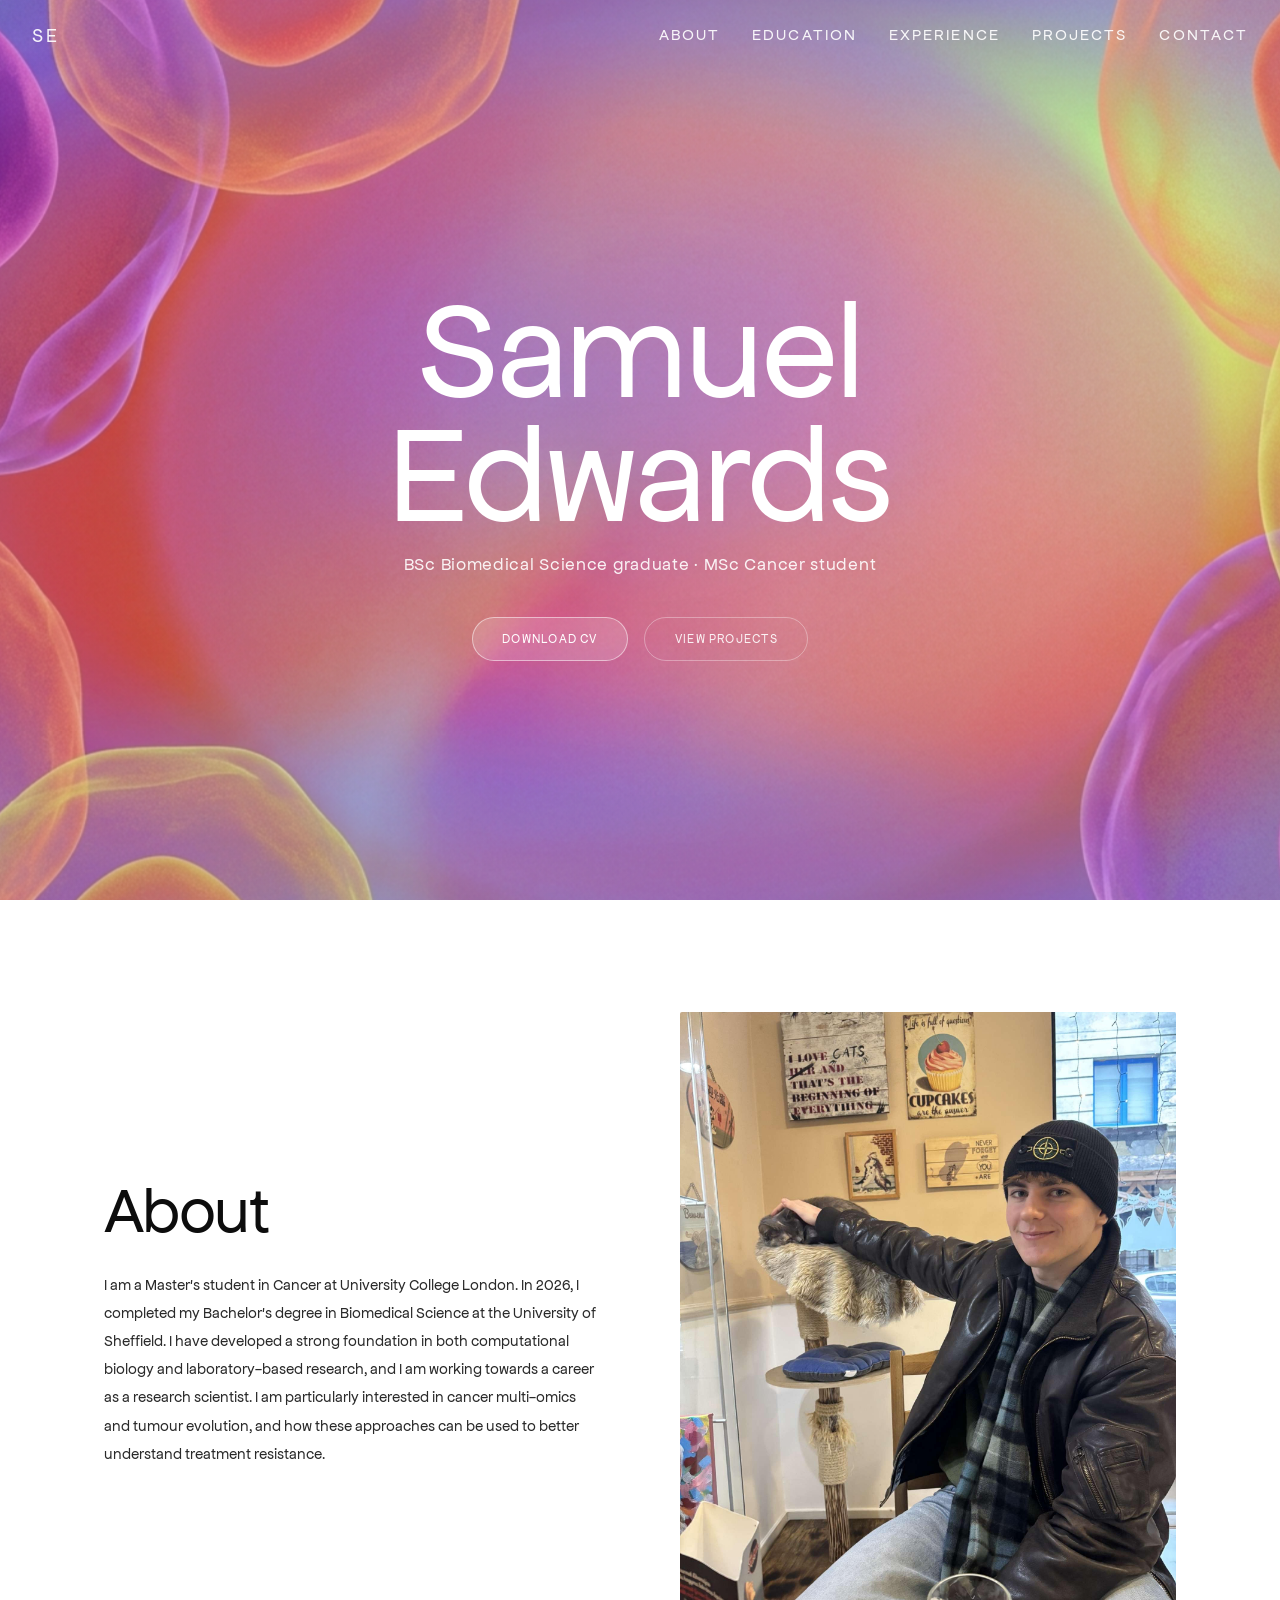
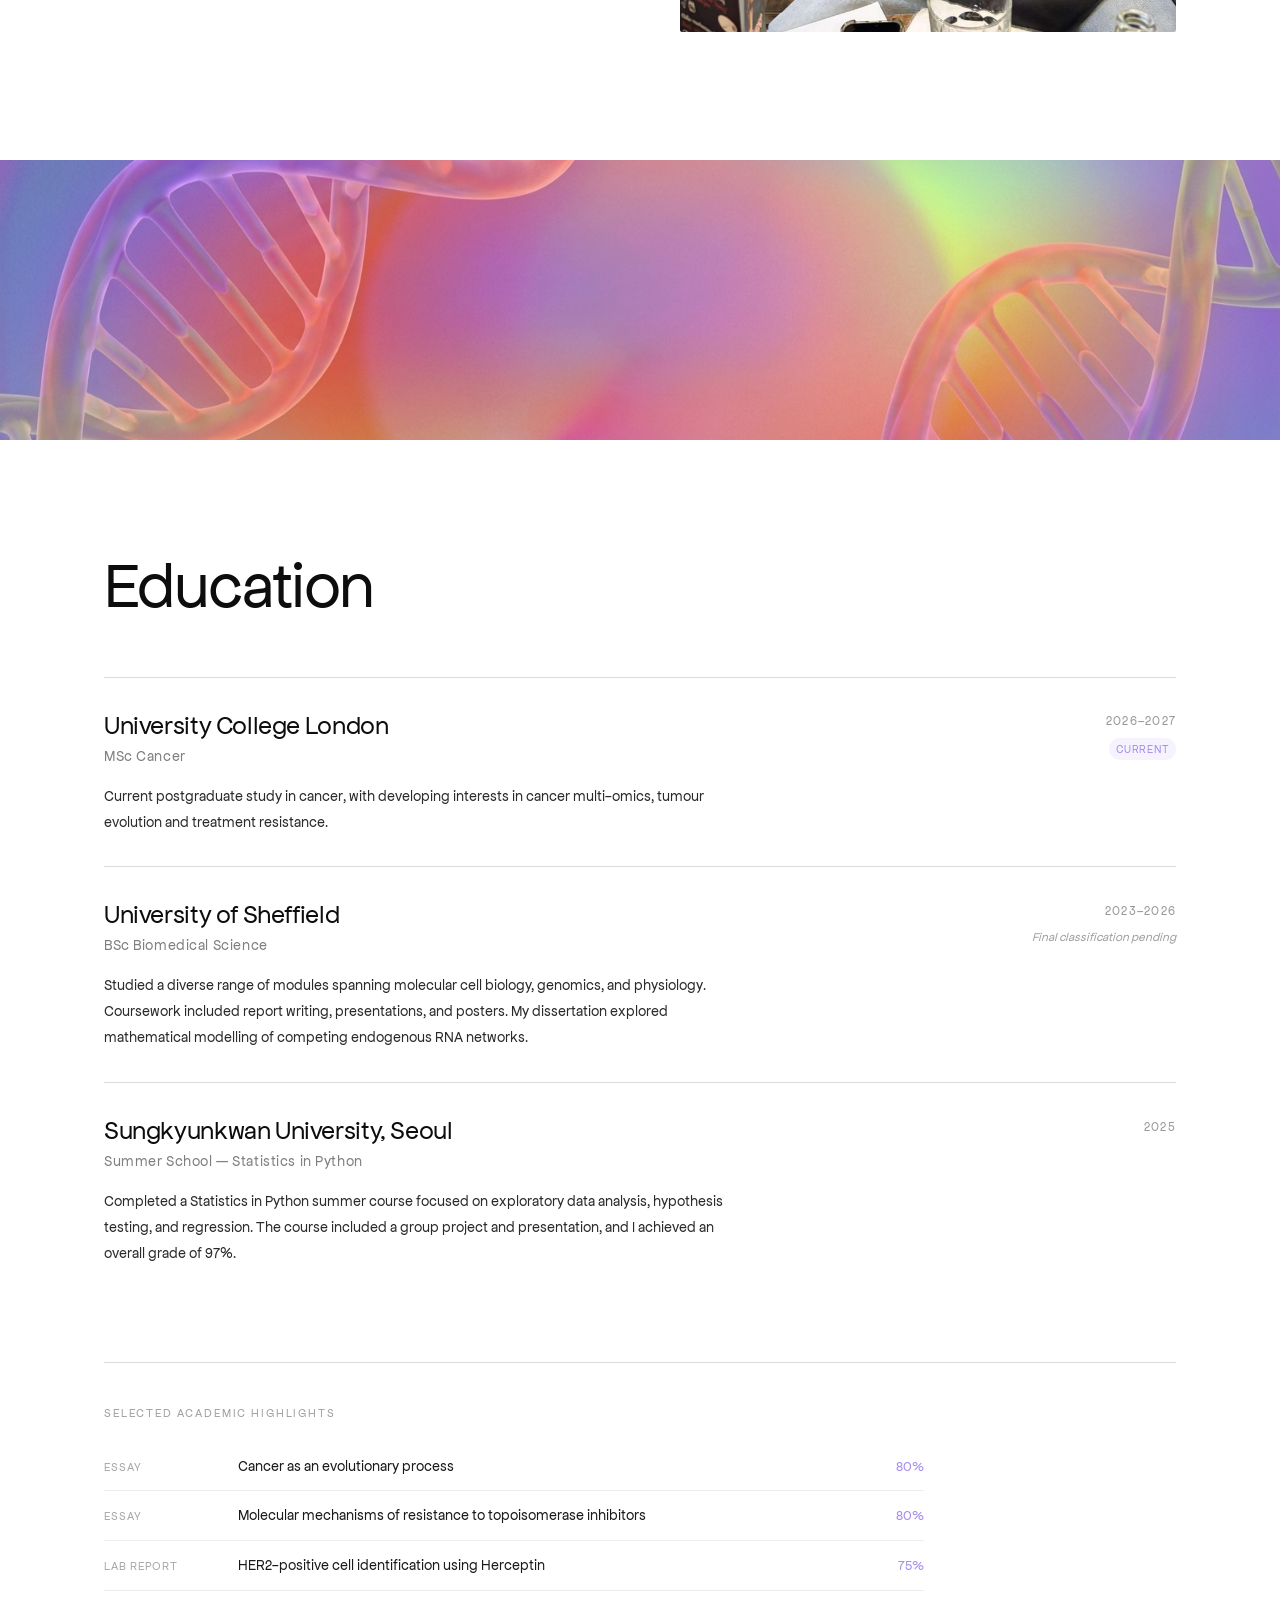
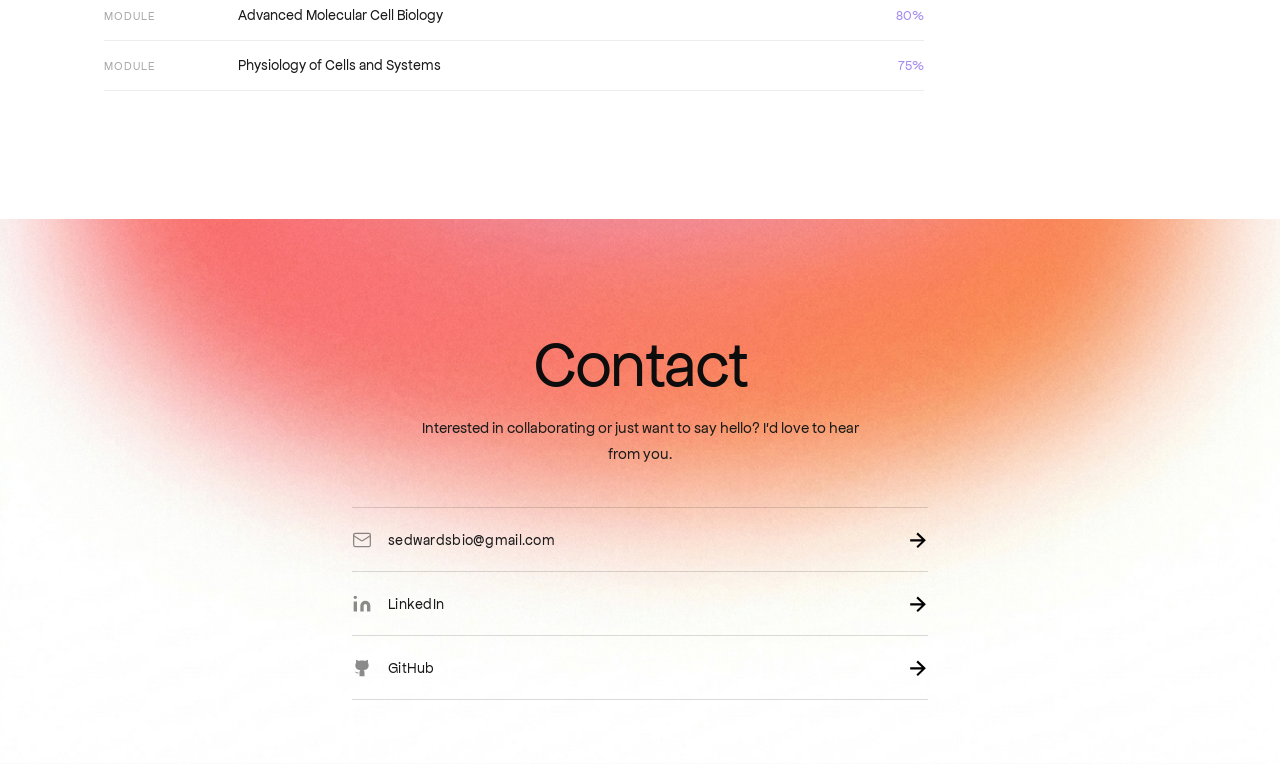
==== index.html @ f9b3e1d4 "Add files via upload" ====
<!DOCTYPE html>
<html lang="en">
<head>
  <meta charset="UTF-8">
  <meta name="viewport" content="width=device-width, initial-scale=1.0">
  <meta name="description" content="Samuel Edwards — BSc Biomedical Science graduate and MSc Cancer student.">
  <title>Samuel Edwards</title>
  <link rel="stylesheet" href="styles.css">
</head>
<body>

  <a class="skip-link" href="#hero-content">Skip to main content</a>

  <header class="site-header fade-in-static" role="banner">
    <a href="/" class="header-logo" aria-label="Samuel Edwards — home">SE</a>

    <nav class="header-nav" id="site-nav" aria-label="Site navigation">
      <a href="/about">About</a>
      <a href="/education">Education</a>
      <a href="/experience">Experience</a>
      <a href="/projects">Projects</a>
      <a href="/contact">Contact</a>
    </nav>

    <button
      class="nav-toggle"
      id="nav-toggle"
      type="button"
      aria-expanded="false"
      aria-controls="site-nav"
      aria-label="Open navigation menu"
    >
      <span class="bar"></span>
      <span class="bar"></span>
      <span class="bar"></span>
    </button>
  </header>

  <main>
    <section class="hero" id="hero" aria-labelledby="hero-name">

      <div class="hero-bg" aria-hidden="true">
        <div class="hero-bg-image"></div>
        <div class="hero-overlay"></div>
      </div>

      <div class="hero-content" id="hero-content">
        <h1 class="sr-only" id="hero-name">Samuel Edwards</h1>
        <div class="hero-name hero-line-1 fade-in-up" aria-hidden="true">Samuel</div>
        <div class="hero-name hero-line-2 fade-in-up" aria-hidden="true">Edwards</div>
        <p class="hero-subtitle fade-in-up">BSc Biomedical Science graduate&nbsp;&middot;&nbsp;MSc Cancer student</p>
        <div class="hero-actions fade-in-up-delay">
          <a href="CV.pdf" class="btn btn-primary" download><span>Download CV</span></a>
          <a href="/projects" class="btn btn-secondary"><span>View Projects</span></a>
        </div>
      </div>

    </section>

    <section class="about" id="about" aria-labelledby="about-heading">
      <div class="about-inner">

        <div class="about-text reveal">
          <h2 class="about-heading" id="about-heading">About</h2>
          <p class="about-body">I am a Master's student in Cancer at University College London. In 2026, I completed my Bachelor's degree in Biomedical Science at the University of Sheffield. I have developed a strong foundation in both computational biology and laboratory-based research, and I am working towards a career as a research scientist. I am particularly interested in cancer multi-omics and tumour evolution, and how these approaches can be used to better understand treatment resistance.</p>
        </div>

        <div class="about-image-wrap reveal reveal-delay">
          <img
            src="profile.jpg"
            alt="Samuel Edwards"
            class="about-image"
            loading="lazy"
            onerror="this.style.display='none';this.nextElementSibling.style.display='flex'"
          >
          <div class="about-image-placeholder" aria-hidden="true">
            <span>SE</span>
          </div>
        </div>

      </div>
    </section>

    <div class="img-divider" aria-hidden="true">
      <img class="img-divider-img" src="Divider2D.jpg" alt="">
    </div>

    <section class="education" id="education" aria-labelledby="education-heading">
      <div class="education-inner">

        <h2 class="education-heading reveal" id="education-heading">Education</h2>

        <div class="edu-list">

          <article class="edu-entry reveal" aria-label="University College London — MSc Cancer">
            <div class="edu-entry-head">
              <div class="edu-entry-left">
                <h3 class="edu-entry-institution">University College London</h3>
                <p class="edu-entry-degree">MSc Cancer</p>
              </div>
              <div class="edu-entry-right">
                <span class="edu-years">2026–2027</span>
                <span class="edu-badge">Current</span>
              </div>
            </div>
            <p class="edu-entry-desc">Current postgraduate study in cancer, with developing interests in cancer multi-omics, tumour evolution and treatment resistance.</p>
          </article>

          <article class="edu-entry reveal" aria-label="University of Sheffield — BSc Biomedical Science">
            <div class="edu-entry-head">
              <div class="edu-entry-left">
                <h3 class="edu-entry-institution">University of Sheffield</h3>
                <p class="edu-entry-degree">BSc Biomedical Science</p>
              </div>
              <div class="edu-entry-right">
                <span class="edu-years">2023–2026</span>
                <span class="edu-tag">Final classification pending</span>
              </div>
            </div>
            <p class="edu-entry-desc">Studied a diverse range of modules spanning molecular cell biology, genomics, and physiology. Coursework included report writing, presentations, and posters. My dissertation explored mathematical modelling of competing endogenous RNA networks.</p>
          </article>

          <article class="edu-entry reveal" aria-label="Sungkyunkwan University — Summer School">
            <div class="edu-entry-head">
              <div class="edu-entry-left">
                <h3 class="edu-entry-institution">Sungkyunkwan University, Seoul</h3>
                <p class="edu-entry-degree">Summer School — Statistics in Python</p>
              </div>
              <div class="edu-entry-right">
                <span class="edu-years">2025</span>
              </div>
            </div>
            <p class="edu-entry-desc">Completed a Statistics in Python summer course focused on exploratory data analysis, hypothesis testing, and regression. The course included a group project and presentation, and I achieved an overall grade of 97%.</p>
          </article>

        </div>

        <div class="edu-highlights reveal">
          <h3 class="edu-highlights-heading">Selected Academic Highlights</h3>
          <ul class="edu-highlights-list" aria-label="Selected academic highlights">
            <li class="edu-highlight-item">
              <span class="edu-highlight-type">Essay</span>
              <span class="edu-highlight-title">Cancer as an evolutionary process</span>
              <span class="edu-highlight-score">80%</span>
            </li>
            <li class="edu-highlight-item">
              <span class="edu-highlight-type">Essay</span>
              <span class="edu-highlight-title">Molecular mechanisms of resistance to topoisomerase inhibitors</span>
              <span class="edu-highlight-score">80%</span>
            </li>
            <li class="edu-highlight-item">
              <span class="edu-highlight-type">Lab report</span>
              <span class="edu-highlight-title">HER2-positive cell identification using Herceptin</span>
              <span class="edu-highlight-score">75%</span>
            </li>
            <li class="edu-highlight-item">
              <span class="edu-highlight-type">Module</span>
              <span class="edu-highlight-title">Advanced Molecular Cell Biology</span>
              <span class="edu-highlight-score">80%</span>
            </li>
            <li class="edu-highlight-item">
              <span class="edu-highlight-type">Module</span>
              <span class="edu-highlight-title">Physiology of Cells and Systems</span>
              <span class="edu-highlight-score">75%</span>
            </li>
          </ul>
        </div>

      </div>
    </section>

    <!-- Minimal anchor placeholders for sections not yet built -->
    <div id="experience" aria-hidden="true"></div>
    <div id="projects"   aria-hidden="true"></div>

    <section class="contact" id="contact" aria-labelledby="contact-heading">
      <div class="contact-inner">
        <h2 class="contact-heading" id="contact-heading">Contact</h2>
        <p class="contact-body">Interested in collaborating or just want to say hello? I'd love to hear from you.</p>
        <ul class="contact-links" aria-label="Contact links">
          <li>
            <a href="mailto:sedwardsbio@gmail.com" class="contact-link">
              <svg width="20" height="20" viewBox="0 0 24 24" fill="none" stroke="currentColor" stroke-width="1.5" stroke-linecap="round" stroke-linejoin="round" aria-hidden="true"><rect width="20" height="16" x="2" y="4" rx="2"/><path d="m22 7-8.97 5.7a1.94 1.94 0 0 1-2.06 0L2 7"/></svg>
              <span>sedwardsbio@gmail.com</span>
            </a>
          </li>
          <li>
            <a href="https://www.linkedin.com/in/samuel-edwards-4400952b6/" class="contact-link" target="_blank" rel="noopener noreferrer">
              <svg width="20" height="20" viewBox="0 0 24 24" fill="currentColor" aria-hidden="true"><path d="M16 8a6 6 0 0 1 6 6v7h-4v-7a2 2 0 0 0-2-2 2 2 0 0 0-2 2v7h-4v-7a6 6 0 0 1 6-6z"/><rect width="4" height="12" x="2" y="9"/><circle cx="4" cy="4" r="2"/></svg>
              <span>LinkedIn</span>
            </a>
          </li>
          <li>
            <a href="https://github.com/sedwards190" class="contact-link" target="_blank" rel="noopener noreferrer">
              <svg width="20" height="20" viewBox="0 0 24 24" fill="currentColor" aria-hidden="true"><path d="M15 22v-4a4.8 4.8 0 0 0-1-3.5c3 0 6-2 6-5.5.08-1.25-.27-2.48-1-3.5.28-1.15.28-2.35 0-3.5 0 0-1 0-3 1.5-2.64-.5-5.36-.5-8 0C6 2 5 2 5 2c-.3 1.15-.3 2.35 0 3.5A5.403 5.403 0 0 0 4 9c0 3.5 3 5.5 6 5.5-.39.49-.68 1.05-.85 1.65-.17.6-.22 1.23-.15 1.85v4"/><path d="M9 18c-4.51 2-5-2-7-2"/></svg>
              <span>GitHub</span>
            </a>
          </li>
        </ul>
      </div>
    </section>
  </main>

  <script>
    /* Section routing — intercept /section links, scroll + pushState */
    (function () {
      var sectionMap = {
        '/about':      'about',
        '/education':  'education',
        '/experience': 'experience',
        '/projects':   'projects',
        '/contact':    'contact'
      };

      function scrollToSection(id) {
        var el = document.getElementById(id);
        if (el) el.scrollIntoView({ behavior: 'smooth' });
      }

      document.addEventListener('click', function (e) {
        var link = e.target.closest('a[href]');
        if (!link) return;
        var href = link.getAttribute('href');
        var id = sectionMap[href];
        if (!id) return;
        e.preventDefault();
        history.pushState(null, '', href);
        scrollToSection(id);
      });

      window.addEventListener('popstate', function () {
        var id = sectionMap[location.pathname];
        if (id) scrollToSection(id);
        else if (location.pathname === '/') window.scrollTo({ top: 0, behavior: 'smooth' });
      });

      var initialId = sectionMap[location.pathname];
      if (initialId) scrollToSection(initialId);
    }());

    /* Mobile navigation toggle */
    (function () {
      var btn = document.getElementById('nav-toggle');
      var nav = document.getElementById('site-nav');
      if (!btn || !nav) return;

      function setOpen(open) {
        btn.setAttribute('aria-expanded', String(open));
        btn.setAttribute('aria-label', open ? 'Close navigation menu' : 'Open navigation menu');
        nav.classList.toggle('nav-open', open);
        document.body.classList.toggle('nav-active', open);
      }

      btn.addEventListener('click', function () {
        setOpen(btn.getAttribute('aria-expanded') !== 'true');
      });

      nav.querySelectorAll('a').forEach(function (link) {
        link.addEventListener('click', function () { setOpen(false); });
      });
    }());

    /* Ambient drift + mouse parallax */
    (function () {
      var bg = document.querySelector('.hero-bg-image');
      if (!bg) return;

      var mouseX = 0.5, mouseY = 0.5;
      var currentX = 0, currentY = 0;
      var t = 0;

      /* Only track mouse on devices with a real pointer (not touchscreens) */
      if (window.matchMedia('(hover: hover) and (pointer: fine)').matches) {
        document.addEventListener('mousemove', function (e) {
          mouseX = e.clientX / window.innerWidth;
          mouseY = e.clientY / window.innerHeight;
        });
      }

      function tick() {
        requestAnimationFrame(tick);
        t += 0.006;

        var ambBx = Math.sin(t * 0.9) * 12;
        var ambBy = Math.cos(t * 0.7) * 9;

        var targetX = (mouseX - 0.5) * -15;
        var targetY = (mouseY - 0.5) * -10;
        currentX += (targetX - currentX) * 0.04;
        currentY += (targetY - currentY) * 0.04;

        bg.style.transform =
          'translate(' + (ambBx + currentX).toFixed(2) + 'px, ' +
          (ambBy + currentY).toFixed(2) + 'px)';
      }

      requestAnimationFrame(tick);
    }());

    /* Header scroll-fade + hero parallax */
    (function () {
      var header = document.querySelector('.site-header');
      var heroContent = document.querySelector('.hero-content');
      var ticking = false;

      function update() {
        var y = window.scrollY;

        if (header) {
          if (y <= 0) {
            /* At rest — let the CSS fade-in-static animation run unobstructed */
            header.style.opacity = '';
            header.style.transform = '';
            header.style.pointerEvents = '';
          } else {
            /* Fade out over first 80px of scroll; drift up at same rate as hero */
            var opacity = Math.max(1 - y / 80, 0);
            header.style.opacity = opacity.toFixed(3);
            header.style.transform = 'translateY(' + (-y).toFixed(1) + 'px)';
            header.style.pointerEvents = opacity === 0 ? 'none' : '';
          }
        }

        if (heroContent) {
          heroContent.style.transform = 'translateY(' + (-y * 0.1).toFixed(1) + 'px)';
        }

        ticking = false;
      }

      window.addEventListener('scroll', function () {
        if (!ticking) {
          requestAnimationFrame(update);
          ticking = true;
        }
      }, { passive: true });
    }());

/* Image divider — vertical scroll pan */
    (function () {
      var divider = document.querySelector('.img-divider');
      var img = document.querySelector('.img-divider-img');
      if (!divider || !img) return;

      function panRange() {
        return img.offsetHeight - divider.offsetHeight;
      }

var ticking = false;

      function update() {
        var rect = divider.getBoundingClientRect();
        var viewH = window.innerHeight;
        var divH = divider.offsetHeight;
        var range = panRange();
        var progress = Math.max(0, Math.min(1, (viewH - rect.top) / (viewH + divH)));
        img.style.transform = 'translateY(' + (-(progress * range)).toFixed(1) + 'px)';
        ticking = false;
      }

      window.addEventListener('scroll', function () {
        if (!ticking) { requestAnimationFrame(update); ticking = true; }
      }, { passive: true });

      update();
    }());

    /* Scroll reveal — IntersectionObserver */
    (function () {
      var reveals = document.querySelectorAll('.reveal');
      if (!reveals.length) return;

      var observer = new IntersectionObserver(function (entries) {
        entries.forEach(function (entry) {
          if (entry.isIntersecting) {
            entry.target.classList.add('revealed');
            observer.unobserve(entry.target);
          }
        });
      }, { threshold: 0.12 });

      reveals.forEach(function (el) { observer.observe(el); });
    }());
  </script>

</body>
</html>
---- styles.css ----
/* ================================================================
   Samuel Edwards — Portfolio
   styles.css
   ================================================================ */

/* ----------------------------------------------------------------
   Fonts
   ---------------------------------------------------------------- */
@font-face {
  font-family: 'ApfelGrotezk';
  src: url('ApfelGrotezk-Regular.woff') format('woff');
  font-weight: 100 900;
  font-style: normal;
  font-display: block;
}

/* ----------------------------------------------------------------
   Design Tokens
   ---------------------------------------------------------------- */
:root {
  --font-sans: 'ApfelGrotezk', sans-serif;

  --color-white:    #ffffff;
  --color-white-90: rgba(255, 255, 255, 0.90);
  --color-white-75: rgba(255, 255, 255, 0.75);
  --color-violet:   #a48bef;
  --color-coral:    #ff6b5b;

  --sp-3:  0.75rem;
  --sp-4:  1rem;
  --sp-5:  1.25rem;
  --sp-6:  1.5rem;
  --sp-8:  2rem;
  --sp-10: 2.5rem;
  --sp-12: 3rem;
  --sp-16: 4rem;

  --z-bg:      0;
  --z-overlay: 10;
  --z-content: 20;
  --z-nav-mob: 90;
  --z-header:  100;

  --ease-out: cubic-bezier(0.16, 1, 0.3, 1);
  --dur: 220ms;
}

/* ----------------------------------------------------------------
   Reset
   ---------------------------------------------------------------- */
*, *::before, *::after {
  box-sizing: border-box;
  margin: 0;
  padding: 0;
}

html {
  scroll-behavior: smooth;
  scroll-padding-top: 5rem;
}


body {
  background: #090511;
  font-family: var(--font-sans);
  font-size: 1rem;
  line-height: 1.6;
  -webkit-font-smoothing: antialiased;
  -moz-osx-font-smoothing: grayscale;
  overflow-x: hidden;
}

body.nav-active {
  overflow: hidden;
}

/* ----------------------------------------------------------------
   Screen-reader only
   ---------------------------------------------------------------- */
.sr-only {
  position: absolute;
  width: 1px;
  height: 1px;
  padding: 0;
  margin: -1px;
  overflow: hidden;
  clip: rect(0, 0, 0, 0);
  white-space: nowrap;
  border: 0;
}

/* ----------------------------------------------------------------
   Skip Link
   ---------------------------------------------------------------- */
.skip-link {
  position: absolute;
  top: -100%;
  left: var(--sp-4);
  z-index: 200;
  padding: var(--sp-3) var(--sp-4);
  background: var(--color-violet);
  color: var(--color-white);
  font-family: var(--font-sans);
  font-size: 0.875rem;
  text-decoration: none;
  border-radius: 0 0 4px 4px;
  transition: top var(--dur) var(--ease-out);
}

.skip-link:focus {
  top: 0;
}

/* ----------------------------------------------------------------
   Site Header
   ---------------------------------------------------------------- */
.site-header {
  position: fixed;
  top: 0;
  left: 0;
  right: 0;
  z-index: var(--z-header);
  display: flex;
  align-items: center;
  justify-content: space-between;
  padding: var(--sp-5) var(--sp-8);
}

/* Monogram logo */
.header-logo {
  font-family: var(--font-sans);
  font-size: 1.2rem;
  font-weight: 700;
  letter-spacing: 0.18em;
  color: var(--color-white);
  text-decoration: none;
  opacity: 0.92;
  position: relative;
  z-index: var(--z-header);
  transition: opacity var(--dur) var(--ease-out);
}

.header-logo:hover {
  opacity: 1;
}

.header-logo:focus-visible {
  opacity: 1;
  outline: 2px solid var(--color-violet);
  outline-offset: 4px;
  border-radius: 2px;
}

/* Desktop nav */
.header-nav {
  display: flex;
  align-items: center;
  gap: var(--sp-8);
}

.header-nav a {
  font-family: var(--font-sans);
  font-size: 1rem;
  font-weight: 500;
  letter-spacing: 0.13em;
  text-transform: uppercase;
  color: rgba(255, 255, 255, 0.92);
  text-decoration: none;
  position: relative;
  padding-bottom: 3px;
  transition: color var(--dur) var(--ease-out);
}

/* Underline that slides in from the left on hover */
.header-nav a::after {
  content: '';
  position: absolute;
  left: 0;
  bottom: 0;
  width: 100%;
  height: 1.5px;
  background: var(--color-white);
  transform: scaleX(0);
  transform-origin: left center;
  transition: transform 0.32s var(--ease-out);
}

.header-nav a:hover {
  color: var(--color-white);
}

.header-nav a:hover::after,
.header-nav a:focus-visible::after {
  transform: scaleX(1);
}

.header-nav a:focus-visible {
  color: var(--color-white);
  outline: 2px solid var(--color-violet);
  outline-offset: 3px;
  border-radius: 2px;
}

/* Hamburger — hidden on desktop */
.nav-toggle {
  display: none;
  flex-direction: column;
  justify-content: center;
  align-items: center;
  gap: 5px;
  width: 44px;
  height: 44px;
  background: transparent;
  border: none;
  cursor: pointer;
  padding: 0;
  position: relative;
  z-index: var(--z-header);
}

.nav-toggle .bar {
  display: block;
  width: 22px;
  height: 1.5px;
  background: var(--color-white);
  border-radius: 2px;
  transition:
    opacity  var(--dur) var(--ease-out),
    transform var(--dur) var(--ease-out);
}

.nav-toggle:focus-visible {
  outline: 2px solid var(--color-violet);
  outline-offset: 4px;
  border-radius: 4px;
}

/* Animated X when open */
.nav-toggle[aria-expanded="true"] .bar:nth-child(1) {
  transform: translateY(6.5px) rotate(45deg);
}

.nav-toggle[aria-expanded="true"] .bar:nth-child(2) {
  opacity: 0;
}

.nav-toggle[aria-expanded="true"] .bar:nth-child(3) {
  transform: translateY(-6.5px) rotate(-45deg);
}

/* ----------------------------------------------------------------
   Hero — Outer
   ---------------------------------------------------------------- */
.hero {
  position: relative;
  display: flex;
  align-items: center;
  justify-content: center;
  min-height: 100vh;
  min-height: 100svh;
  overflow: hidden;
  text-align: center;
  background: #090511;
}

/* ----------------------------------------------------------------
   Hero — Background image
   scale(1.06) gives ~43px headroom each side on a 1440px screen,
   enough for the ambient drift (±5px) + mouse parallax (±10px).
   ---------------------------------------------------------------- */
.hero-bg {
  position: absolute;
  inset: 0;
  z-index: var(--z-bg);
  overflow: hidden;
}

.hero-bg-image {
  position: absolute;
  inset: -40px;
  background: url('Website%20hero1.jpg') 50% 50% / cover no-repeat;
  will-change: transform;
}

@media (max-width: 768px) {
  .hero-bg-image {
    background-image: url('hero-mobile.jpg');
  }
}

/* ----------------------------------------------------------------
   Hero — Overlay
   Radial gradient: very subtle dark centre for text contrast,
   edges stay open so the image remains bright and luminous.
   ---------------------------------------------------------------- */
.hero-overlay {
  position: absolute;
  inset: 0;
  z-index: var(--z-overlay);
  background: radial-gradient(
    ellipse 80% 70% at 50% 48%,
    rgba(8, 4, 18, 0.02) 0%,
    rgba(8, 4, 18, 0.07) 100%
  );
}

/* ----------------------------------------------------------------
   Hero — Content
   ---------------------------------------------------------------- */
.hero-content {
  position: relative;
  z-index: var(--z-content);
  display: flex;
  flex-direction: column;
  align-items: center;
  width: 100%;
  max-width: 1100px;
  margin: 0 auto;
  padding: 5.5rem var(--sp-6) 3rem;
}

/* ----------------------------------------------------------------
   Hero — Name
   ---------------------------------------------------------------- */
.hero-name {
  font-family: var(--font-sans);
  font-size: clamp(3.5rem, 11vw, 10rem);
  font-weight: 400;
  line-height: 0.88;
  letter-spacing: -0.02em;
  color: var(--color-white);
  margin-bottom: clamp(0.8rem, 1.8vw, 1.4rem);
}

/* ----------------------------------------------------------------
   Hero — Subtitle
   ---------------------------------------------------------------- */
.hero-subtitle {
  font-family: var(--font-sans);
  font-size: clamp(0.95rem, 1.5vw, 1.1rem);
  font-weight: 400;
  letter-spacing: 0.04em;
  color: var(--color-white-90);
  max-width: 48ch;
  margin: 0 auto var(--sp-10);
  text-align: center;
}

/* ----------------------------------------------------------------
   Hero — CTA Buttons
   ---------------------------------------------------------------- */
.hero-actions {
  display: flex;
  flex-wrap: wrap;
  gap: var(--sp-4);
  justify-content: center;
}

.btn {
  display: inline-flex;
  align-items: center;
  justify-content: center;
  min-height: 44px;
  padding: 0.7rem 1.85rem;
  font-family: var(--font-sans);
  font-size: 0.77rem;
  font-weight: 600;
  letter-spacing: 0.1em;
  text-transform: uppercase;
  text-decoration: none;
  border-radius: 100px;
  border: 1px solid transparent;
  white-space: nowrap;
  cursor: pointer;
  touch-action: manipulation;
  -webkit-tap-highlight-color: transparent;
  transition:
    background var(--dur) var(--ease-out),
    border-color var(--dur) var(--ease-out),
    color var(--dur) var(--ease-out),
    transform 120ms var(--ease-out);
}

.btn:focus-visible {
  outline: 2px solid var(--color-violet);
  outline-offset: 3px;
}

.btn:active {
  transform: translateY(1px) scale(0.98);
}

/* Primary — frosted glass */
.btn-primary {
  background: rgba(255, 255, 255, 0.15);
  border-color: rgba(255, 255, 255, 0.5);
  color: var(--color-white);
  backdrop-filter: blur(10px);
  -webkit-backdrop-filter: blur(10px);
}

.btn-primary:hover,
.btn-primary:active,
.btn-primary:focus-visible {
  background: #ffffff;
  border-color: #ffffff;
  color: #0d0d0d;
  backdrop-filter: none;
  -webkit-backdrop-filter: none;
}

/* Secondary — outline */
.btn-secondary {
  background: transparent;
  border-color: rgba(255, 255, 255, 0.34);
  color: var(--color-white-90);
}

.btn-secondary:hover,
.btn-secondary:active,
.btn-secondary:focus-visible {
  background: #ffffff;
  border-color: #ffffff;
  color: #0d0d0d;
}

/* ----------------------------------------------------------------
   Entrance Animation
   Elements stagger in on load; all motion disabled for users
   who prefer reduced motion.
   ---------------------------------------------------------------- */
@keyframes fadeInUp {
  from { opacity: 0; transform: translateY(40px); }
  to   { opacity: 1; transform: translateY(0); }
}

@keyframes fadeIn {
  from { opacity: 0; }
  to   { opacity: 1; }
}

.fade-in-up       { animation: fadeInUp 1s var(--ease-out) both; }
.fade-in-up-delay { animation: fadeInUp 1s var(--ease-out) 0.5s both; }
.fade-in          { animation: fadeIn 0.8s var(--ease-out) both; }
.fade-in-static   { animation: fadeIn 0.8s var(--ease-out) both; }
.fade-in-delay    { animation: fadeIn 0.8s var(--ease-out) 0.2s both; }
.fade-in-delay-2  { animation: fadeIn 0.8s var(--ease-out) 0.4s both; }
.fade-in-delay-3  { animation: fadeIn 0.8s var(--ease-out) 0.6s both; }

/* Hero stagger — delay overrides per element */
.hero-line-1   { animation-delay: 0.05s; margin-bottom: 0; }
.hero-line-2   { animation-delay: 0.18s; }
.hero-subtitle { animation-delay: 0.32s; }


/* ----------------------------------------------------------------
   Responsive — Large tablet
   ---------------------------------------------------------------- */
@media (max-width: 1024px) {
  .site-header {
    padding: var(--sp-5) var(--sp-6);
  }

  .header-nav {
    gap: var(--sp-6);
  }
}

/* ----------------------------------------------------------------
   Responsive — Tablet
   ---------------------------------------------------------------- */
@media (max-width: 899px) {
  .hero-content {
    padding-left: var(--sp-6);
    padding-right: var(--sp-6);
  }
}

/* ----------------------------------------------------------------
   Responsive — Mobile (hamburger nav)
   ---------------------------------------------------------------- */
@media (max-width: 768px) {
  .site-header {
    padding: var(--sp-4) var(--sp-5);
  }

  .nav-toggle {
    display: flex;
  }

  /* Full-screen frosted overlay nav */
  .header-nav {
    position: fixed;
    inset: 0;
    display: none;
    flex-direction: column;
    align-items: center;
    justify-content: center;
    gap: 2.2rem;
    background: rgba(10, 5, 20, 0.94);
    backdrop-filter: blur(24px);
    -webkit-backdrop-filter: blur(24px);
    z-index: var(--z-nav-mob);
  }

  .header-nav.nav-open {
    display: flex;
  }

  .header-nav a {
    font-size: 1rem;
    letter-spacing: 0.15em;
    color: var(--color-white-90);
  }

  .hero-content {
    padding-left: var(--sp-5);
    padding-right: var(--sp-5);
  }
}

/* ----------------------------------------------------------------
   Responsive — Small mobile
   ---------------------------------------------------------------- */
@media (max-width: 480px) {
  .hero-actions {
    flex-direction: column;
    align-items: center;
  }

  .btn {
    width: 100%;
    max-width: 240px;
  }
}

/* ================================================================
   About Section
   ================================================================ */
.about {
  background: #ffffff;
  padding: 7rem 0 8rem;
}

.about-inner {
  max-width: 1200px;
  margin: 0 auto;
  padding: 0 var(--sp-16);
  display: grid;
  grid-template-columns: 1fr 1fr;
  gap: 5rem;
  align-items: center;
}

.about-heading {
  font-family: var(--font-sans);
  font-size: clamp(2.8rem, 5vw, 5rem);
  font-weight: 700;
  line-height: 0.95;
  letter-spacing: -0.025em;
  color: #0d0d0d;
  margin-bottom: var(--sp-8);
}

.about-body {
  font-family: var(--font-sans);
  font-size: clamp(0.95rem, 1vw, 1.05rem);
  font-weight: 400;
  line-height: 1.85;
  color: #2a2a2a;
  max-width: 52ch;
}

/* Image column */
.about-image-wrap {
  position: relative;
}

.about-image {
  display: block;
  width: 100%;
  aspect-ratio: 4 / 5;
  object-fit: cover;
  border-radius: 2px;
}

.about-image-placeholder {
  display: none;
  width: 100%;
  aspect-ratio: 4 / 5;
  background: #f0f0f0;
  border-radius: 2px;
  align-items: center;
  justify-content: center;
}

.about-image-placeholder span {
  font-family: var(--font-sans);
  font-size: clamp(2.5rem, 5vw, 4rem);
  font-weight: 700;
  letter-spacing: 0.12em;
  color: rgba(0, 0, 0, 0.12);
  user-select: none;
  -webkit-user-select: none;
}

/* ----------------------------------------------------------------
   Scroll reveal
   ---------------------------------------------------------------- */
.reveal {
  opacity: 0;
  transform: translateY(28px);
  transition: opacity 0.75s var(--ease-out), transform 0.75s var(--ease-out);
}

.reveal.revealed {
  opacity: 1;
  transform: translateY(0);
}

.reveal-delay {
  transition-delay: 0.15s;
}


/* ----------------------------------------------------------------
   About — Responsive tablet
   ---------------------------------------------------------------- */
@media (max-width: 899px) {
  .about {
    padding: 5rem 0 6rem;
  }

  .about-inner {
    grid-template-columns: 1fr;
    gap: 3rem;
    padding: 0 var(--sp-8);
  }

  .about-image-wrap {
    max-width: 420px;
  }
}

/* ----------------------------------------------------------------
   About — Responsive mobile
   ---------------------------------------------------------------- */
@media (max-width: 480px) {
  .about {
    padding: 4rem 0 5rem;
  }

  .about-inner {
    padding: 0 var(--sp-5);
    gap: 2.5rem;
  }
}


/* ================================================================
   Image Divider
   ================================================================ */
.img-divider {
  position: relative;
  height: 280px;
  overflow: hidden;
}

.img-divider-img {
  position: absolute;
  top: 0;
  left: 0;
  width: 100%;
  height: 125%;
  object-fit: cover;
  object-position: center center;
  display: block;
  will-change: transform;
}

@media (max-width: 768px) {
  .img-divider {
    height: 190px;
  }
}

/* ================================================================
   Education Section
   ================================================================ */
.education {
  background: #ffffff;
  padding: 7rem 0 8rem;
}

.education-inner {
  max-width: 1200px;
  margin: 0 auto;
  padding: 0 var(--sp-16);
}

.education-heading {
  font-family: var(--font-sans);
  font-size: clamp(2.8rem, 5vw, 5rem);
  font-weight: 700;
  line-height: 0.95;
  letter-spacing: -0.025em;
  color: #0d0d0d;
  margin-bottom: 4rem;
}

/* Education list */
.edu-list {
  margin-bottom: 4rem;
}

.edu-entry {
  border-top: 1px solid rgba(0, 0, 0, 0.14);
  padding: 2rem 0;
}

.edu-entry-head {
  display: flex;
  justify-content: space-between;
  align-items: flex-start;
  gap: 2rem;
  margin-bottom: 1rem;
}

.edu-entry-left {
  flex: 1;
}

.edu-entry-right {
  display: flex;
  flex-direction: column;
  align-items: flex-end;
  gap: 0.4rem;
  flex-shrink: 0;
  padding-top: 0.1rem;
}

.edu-entry-institution {
  font-family: var(--font-sans);
  font-size: clamp(1.25rem, 2vw, 1.6rem);
  font-weight: 700;
  line-height: 1.1;
  letter-spacing: -0.015em;
  color: #0d0d0d;
  margin-bottom: 0.35rem;
}

.edu-entry-degree {
  font-family: var(--font-sans);
  font-size: 0.9rem;
  font-weight: 500;
  letter-spacing: 0.04em;
  color: rgba(0, 0, 0, 0.5);
}

.edu-entry-desc {
  font-family: var(--font-sans);
  font-size: clamp(0.9rem, 1vw, 1rem);
  line-height: 1.8;
  color: #2a2a2a;
  max-width: 72ch;
}

.edu-years {
  font-family: var(--font-sans);
  font-size: 0.78rem;
  font-weight: 500;
  letter-spacing: 0.1em;
  color: rgba(0, 0, 0, 0.4);
  text-transform: uppercase;
}

.edu-badge {
  font-family: var(--font-sans);
  font-size: 0.68rem;
  font-weight: 600;
  letter-spacing: 0.08em;
  text-transform: uppercase;
  color: var(--color-violet);
  background: rgba(164, 139, 239, 0.1);
  padding: 0.22em 0.65em;
  border-radius: 100px;
}

.edu-tag {
  font-family: var(--font-sans);
  font-size: 0.75rem;
  font-weight: 400;
  font-style: italic;
  color: rgba(0, 0, 0, 0.38);
}

/* Academic highlights */
.edu-highlights {
  border-top: 1px solid rgba(0, 0, 0, 0.14);
  padding-top: 2.5rem;
}

.edu-highlights-heading {
  font-family: var(--font-sans);
  font-size: 0.72rem;
  font-weight: 600;
  letter-spacing: 0.16em;
  text-transform: uppercase;
  color: rgba(0, 0, 0, 0.38);
  margin-bottom: 1.25rem;
}

.edu-highlights-list {
  list-style: none;
  max-width: 820px;
}

.edu-highlight-item {
  display: grid;
  grid-template-columns: 110px 1fr auto;
  gap: 1.5rem;
  align-items: baseline;
  padding: 0.85rem 0;
  border-bottom: 1px solid rgba(0, 0, 0, 0.07);
}

.edu-highlight-type {
  font-family: var(--font-sans);
  font-size: 0.72rem;
  font-weight: 500;
  letter-spacing: 0.09em;
  text-transform: uppercase;
  color: rgba(0, 0, 0, 0.35);
}

.edu-highlight-title {
  font-family: var(--font-sans);
  font-size: 0.9rem;
  font-weight: 500;
  color: #1a1a1a;
  line-height: 1.4;
}

.edu-highlight-score {
  font-family: var(--font-sans);
  font-size: 0.85rem;
  font-weight: 600;
  color: var(--color-violet);
  white-space: nowrap;
}

/* ----------------------------------------------------------------
   Education — Responsive tablet
   ---------------------------------------------------------------- */
@media (max-width: 899px) {
  .education {
    padding: 5rem 0 6rem;
  }

  .education-inner {
    padding: 0 var(--sp-8);
  }

  .education-heading {
    margin-bottom: 3rem;
  }

  .edu-highlight-item {
    grid-template-columns: 90px 1fr auto;
    gap: 1rem;
  }
}

/* ----------------------------------------------------------------
   Education — Responsive mobile
   ---------------------------------------------------------------- */
@media (max-width: 480px) {
  .education {
    padding: 4rem 0 5rem;
  }

  .education-inner {
    padding: 0 var(--sp-5);
  }

  .edu-highlight-item {
    grid-template-columns: 1fr auto;
    gap: 1rem;
  }

  .edu-highlight-type {
    display: none;
  }
}


/* ================================================================
   Contact Section
   ================================================================ */
.contact {
  background: white url('DividerD.jpg') top center / cover no-repeat;
  padding: clamp(4rem, 10vw, 7rem) 0 clamp(2rem, 5vw, 4rem);
  text-align: center;
  width: 100%;
  overflow: hidden;
}

.contact-inner {
  max-width: 640px;
  margin: 0 auto;
  padding: 0 var(--sp-8);
  display: flex;
  flex-direction: column;
  align-items: center;
}

.contact-heading {
  font-family: var(--font-sans);
  font-size: clamp(2.8rem, 5vw, 5rem);
  font-weight: 700;
  line-height: 0.95;
  letter-spacing: -0.025em;
  color: #0d0d0d;
  margin-bottom: var(--sp-6);
}

.contact-body {
  font-size: clamp(0.95rem, 1vw, 1.05rem);
  line-height: 1.7;
  color: #1a1a1a;
  max-width: 44ch;
  margin-bottom: var(--sp-10);
}

.contact-links {
  list-style: none;
  width: 100%;
  border-top: 1px solid rgba(0, 0, 0, 0.14);
}

.contact-link {
  display: flex;
  align-items: center;
  gap: var(--sp-4);
  padding: var(--sp-5) 0;
  border-bottom: 1px solid rgba(0, 0, 0, 0.14);
  color: #1a1a1a;
  text-decoration: none;
  font-size: 0.9rem;
  font-weight: 500;
  letter-spacing: 0.02em;
  background: transparent;
  transition: color var(--dur) var(--ease-out);
}

.contact-link::after {
  content: '';
  display: block;
  width: 18px;
  height: 18px;
  margin-left: auto;
  flex-shrink: 0;
  background: url('icon-right-arrow.svg') center / contain no-repeat;
  transition: transform 0.3s var(--ease-out);
}

.contact-link:hover,
.contact-link:focus-visible {
  color: #000000;
}

.contact-link:hover::after {
  transform: translateX(5px);
}

.contact-link:focus-visible {
  outline: 2px solid var(--color-violet);
  outline-offset: 3px;
}

.contact-link svg {
  flex-shrink: 0;
  opacity: 0.5;
  transition: opacity var(--dur) var(--ease-out);
}

.contact-link:hover svg {
  opacity: 0.9;
}

/* ----------------------------------------------------------------
   Contact — Responsive
   ---------------------------------------------------------------- */
@media (max-width: 480px) {
  .contact {
    padding: 4rem 0 5rem;
  }

  .contact-inner {
    padding: 0 var(--sp-5);
  }

  .contact-link {
    padding: var(--sp-4) 0;
  }
}
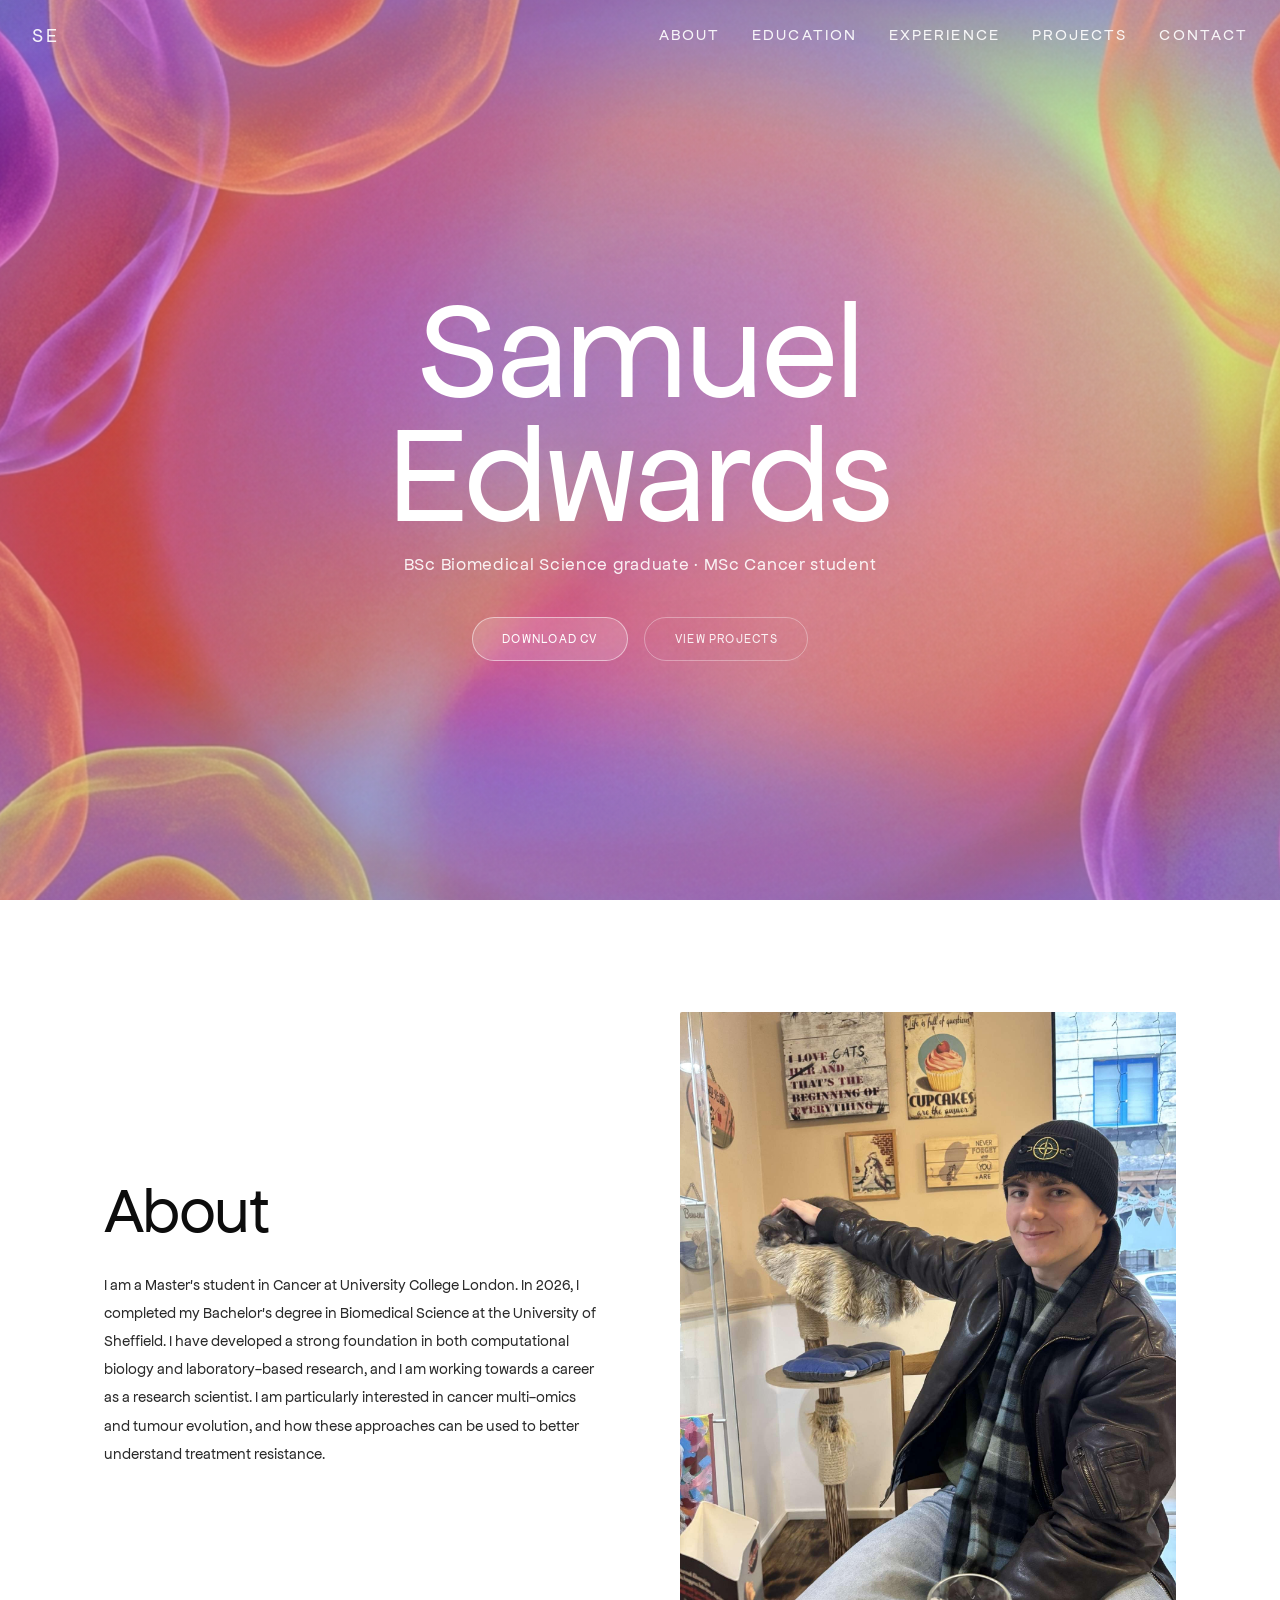
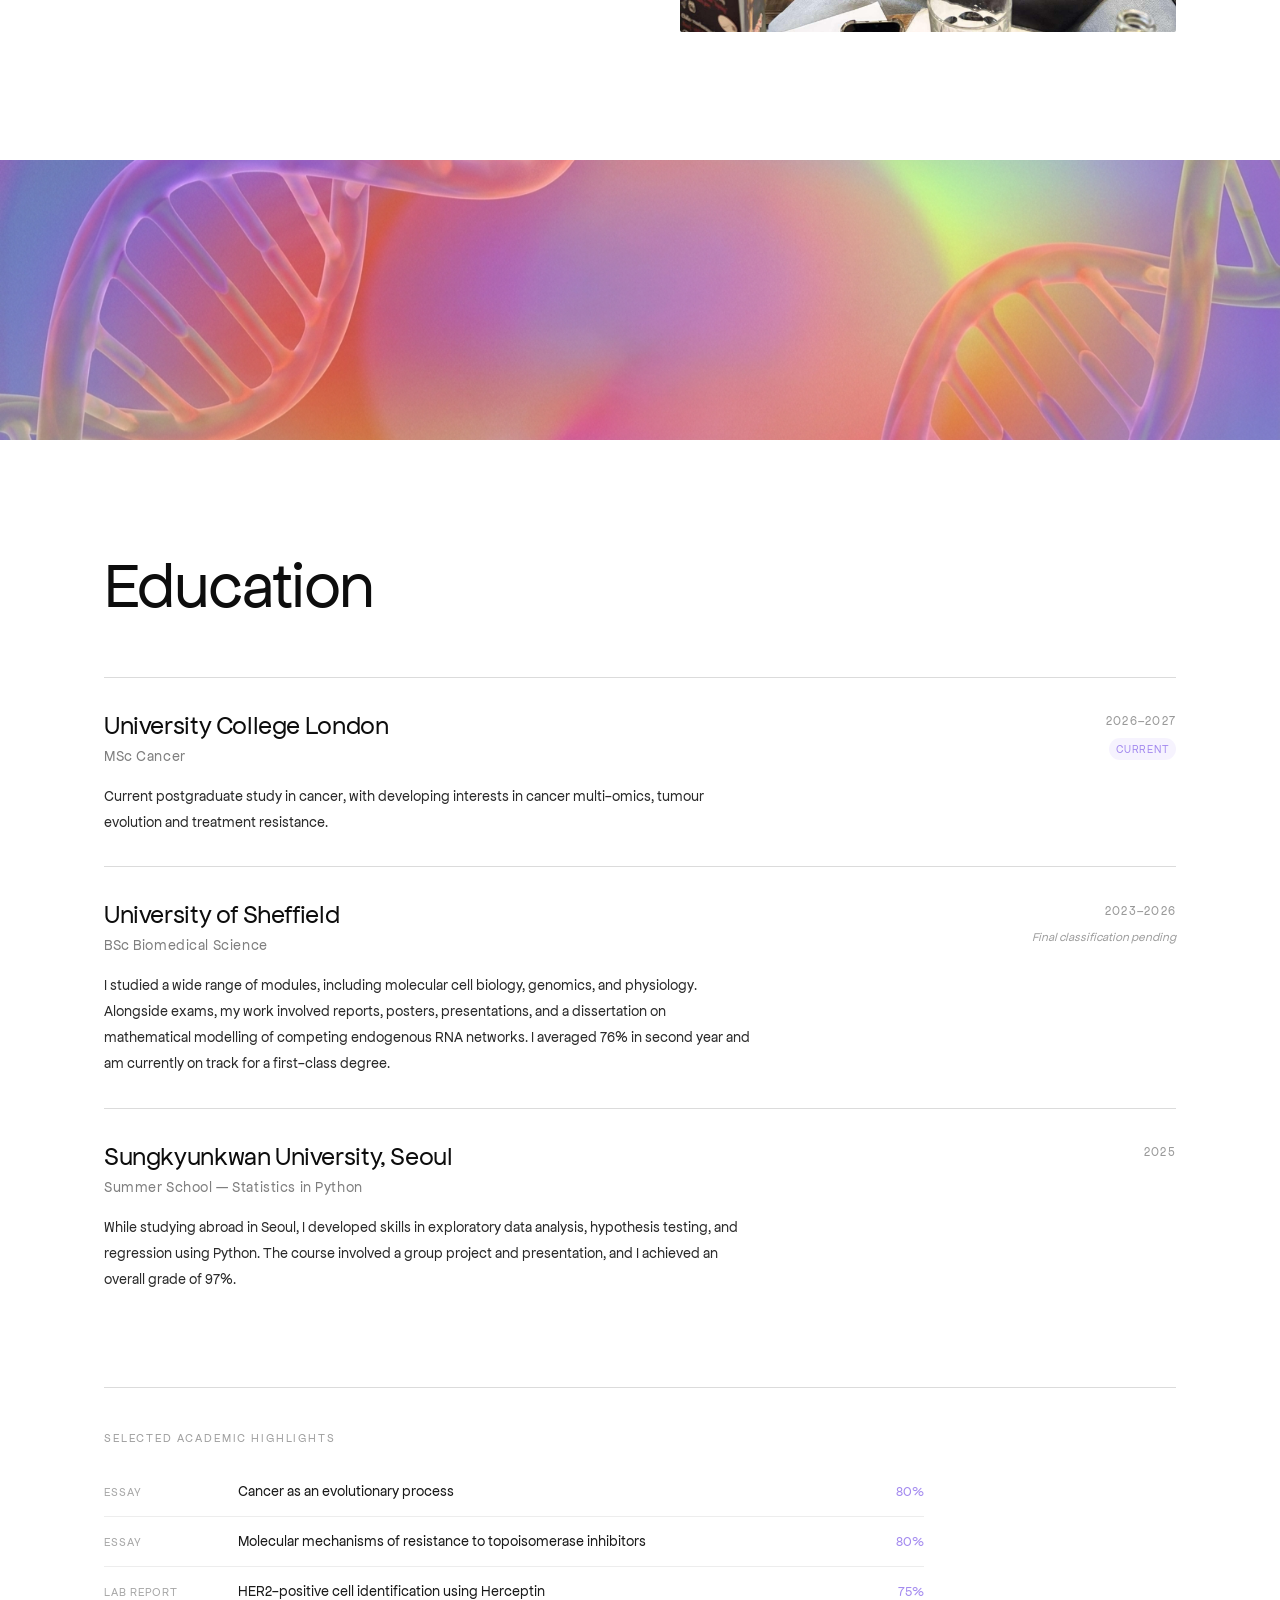
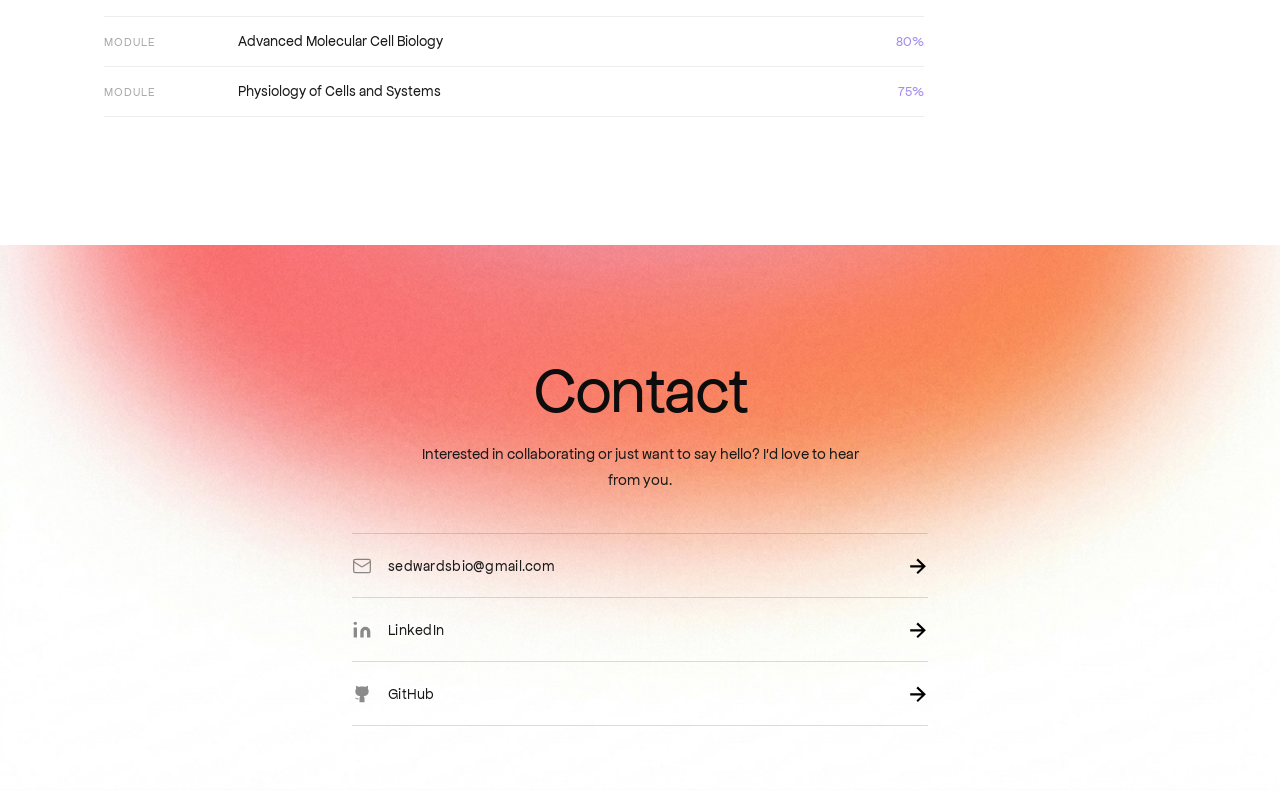
==== commit fd75ea7d: "Add files via upload" ====
--- a/index.html
+++ b/index.html
@@ -117,7 +117,7 @@
                 <span class="edu-tag">Final classification pending</span>
               </div>
             </div>
-            <p class="edu-entry-desc">Studied a diverse range of modules spanning molecular cell biology, genomics, and physiology. Coursework included report writing, presentations, and posters. My dissertation explored mathematical modelling of competing endogenous RNA networks.</p>
+            <p class="edu-entry-desc">I studied a wide range of modules, including molecular cell biology, genomics, and physiology. Alongside exams, my work involved reports, posters, presentations, and a dissertation on mathematical modelling of competing endogenous RNA networks. I averaged 76% in second year and am currently on track for a first-class degree.</p>
           </article>
 
           <article class="edu-entry reveal" aria-label="Sungkyunkwan University — Summer School">
@@ -130,7 +130,7 @@
                 <span class="edu-years">2025</span>
               </div>
             </div>
-            <p class="edu-entry-desc">Completed a Statistics in Python summer course focused on exploratory data analysis, hypothesis testing, and regression. The course included a group project and presentation, and I achieved an overall grade of 97%.</p>
+            <p class="edu-entry-desc">While studying abroad in Seoul, I developed skills in exploratory data analysis, hypothesis testing, and regression using Python. The course involved a group project and presentation, and I achieved an overall grade of 97%.</p>
           </article>
 
         </div>
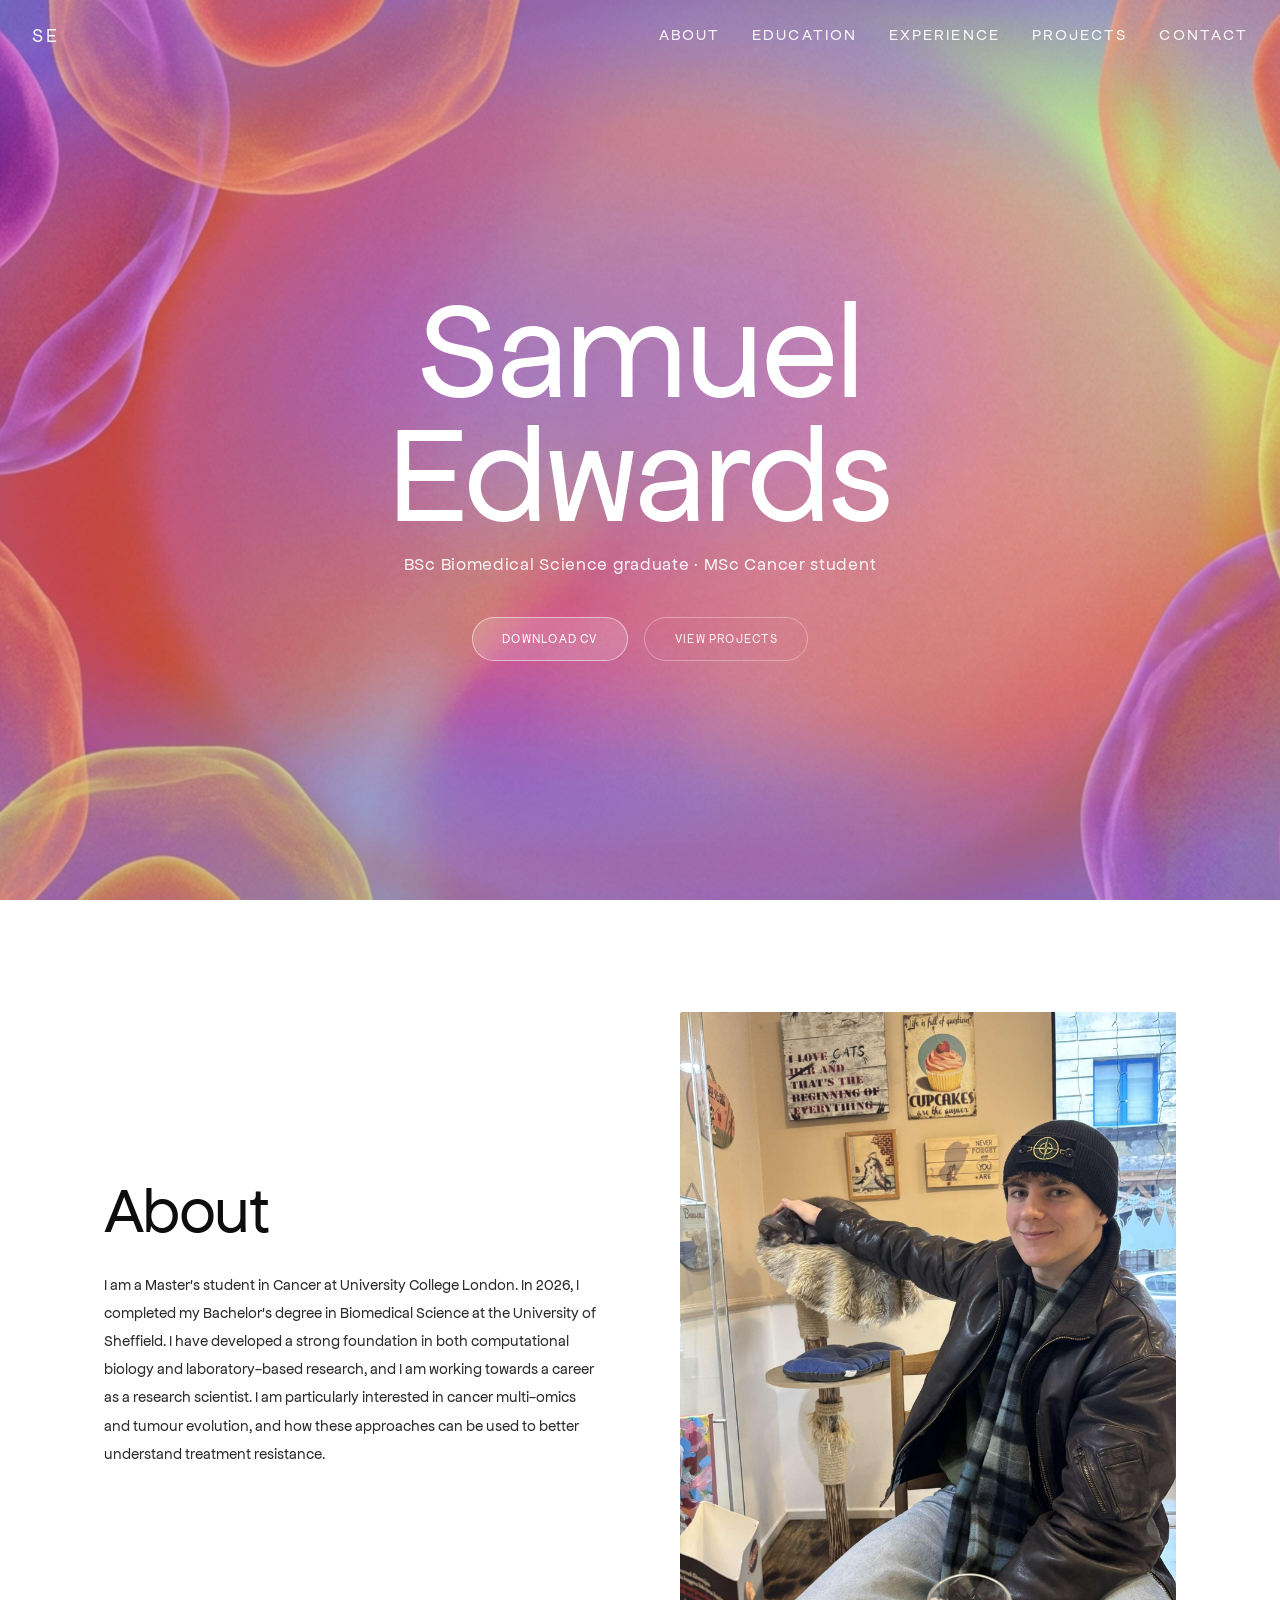
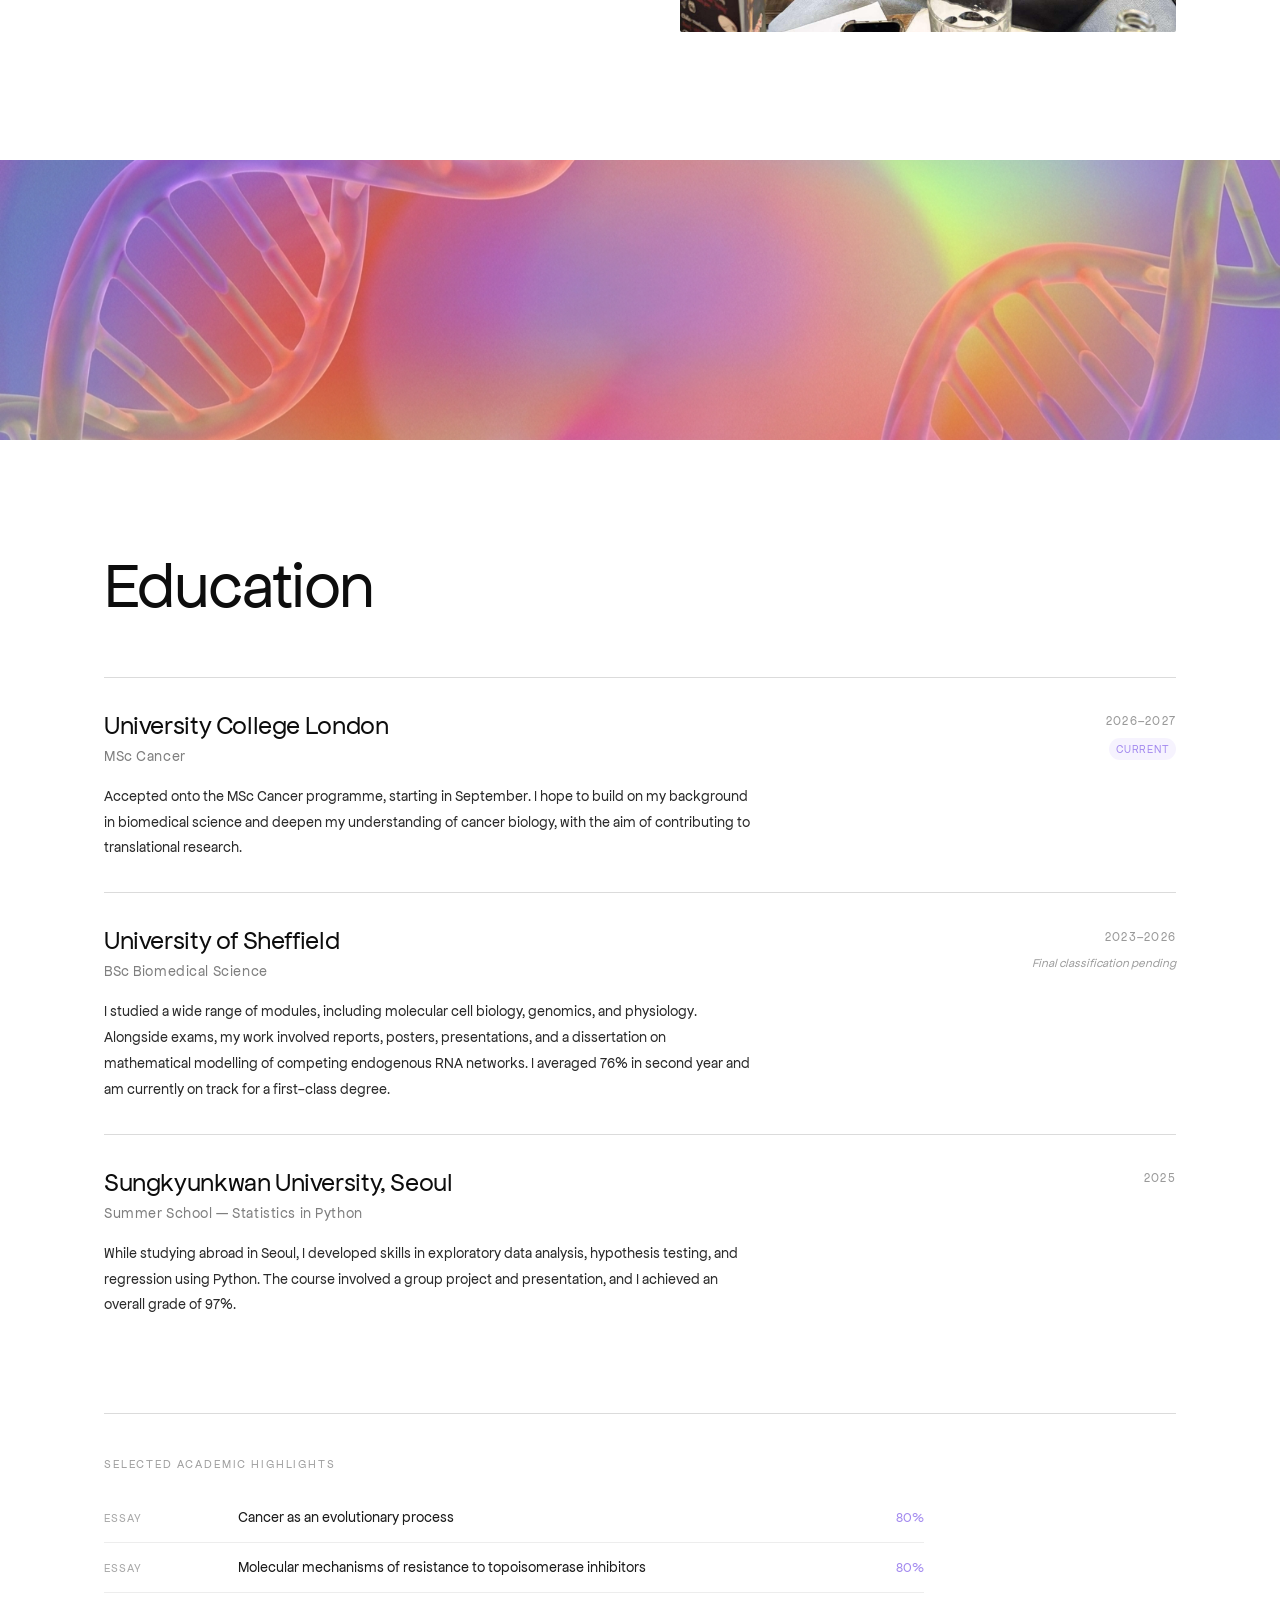
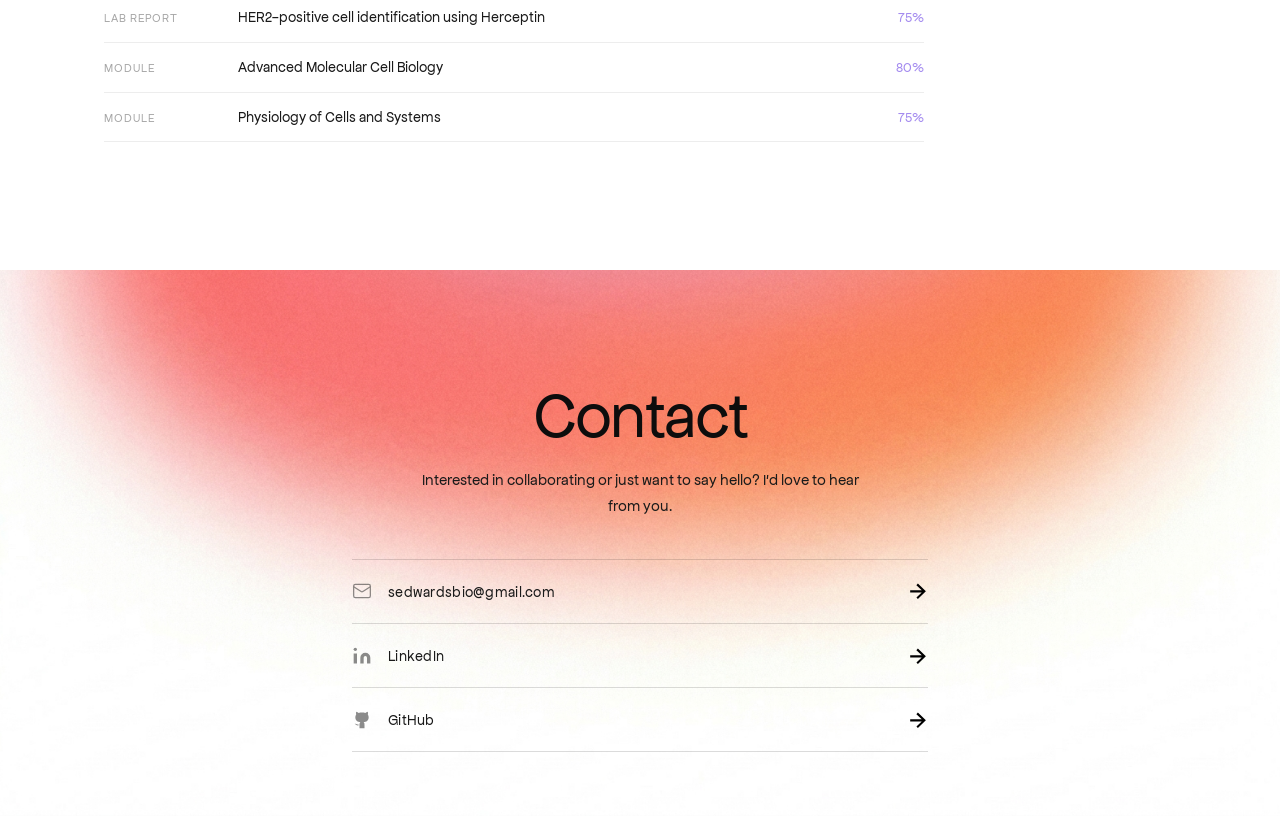
==== commit 5808cea0: "Add files via upload" ====
--- a/index.html
+++ b/index.html
@@ -103,7 +103,7 @@
                 <span class="edu-badge">Current</span>
               </div>
             </div>
-            <p class="edu-entry-desc">Current postgraduate study in cancer, with developing interests in cancer multi-omics, tumour evolution and treatment resistance.</p>
+            <p class="edu-entry-desc">Accepted onto the MSc Cancer programme, starting in September. I hope to build on my background in biomedical science and deepen my understanding of cancer biology, with the aim of contributing to translational research.</p>
           </article>
 
           <article class="edu-entry reveal" aria-label="University of Sheffield — BSc Biomedical Science">
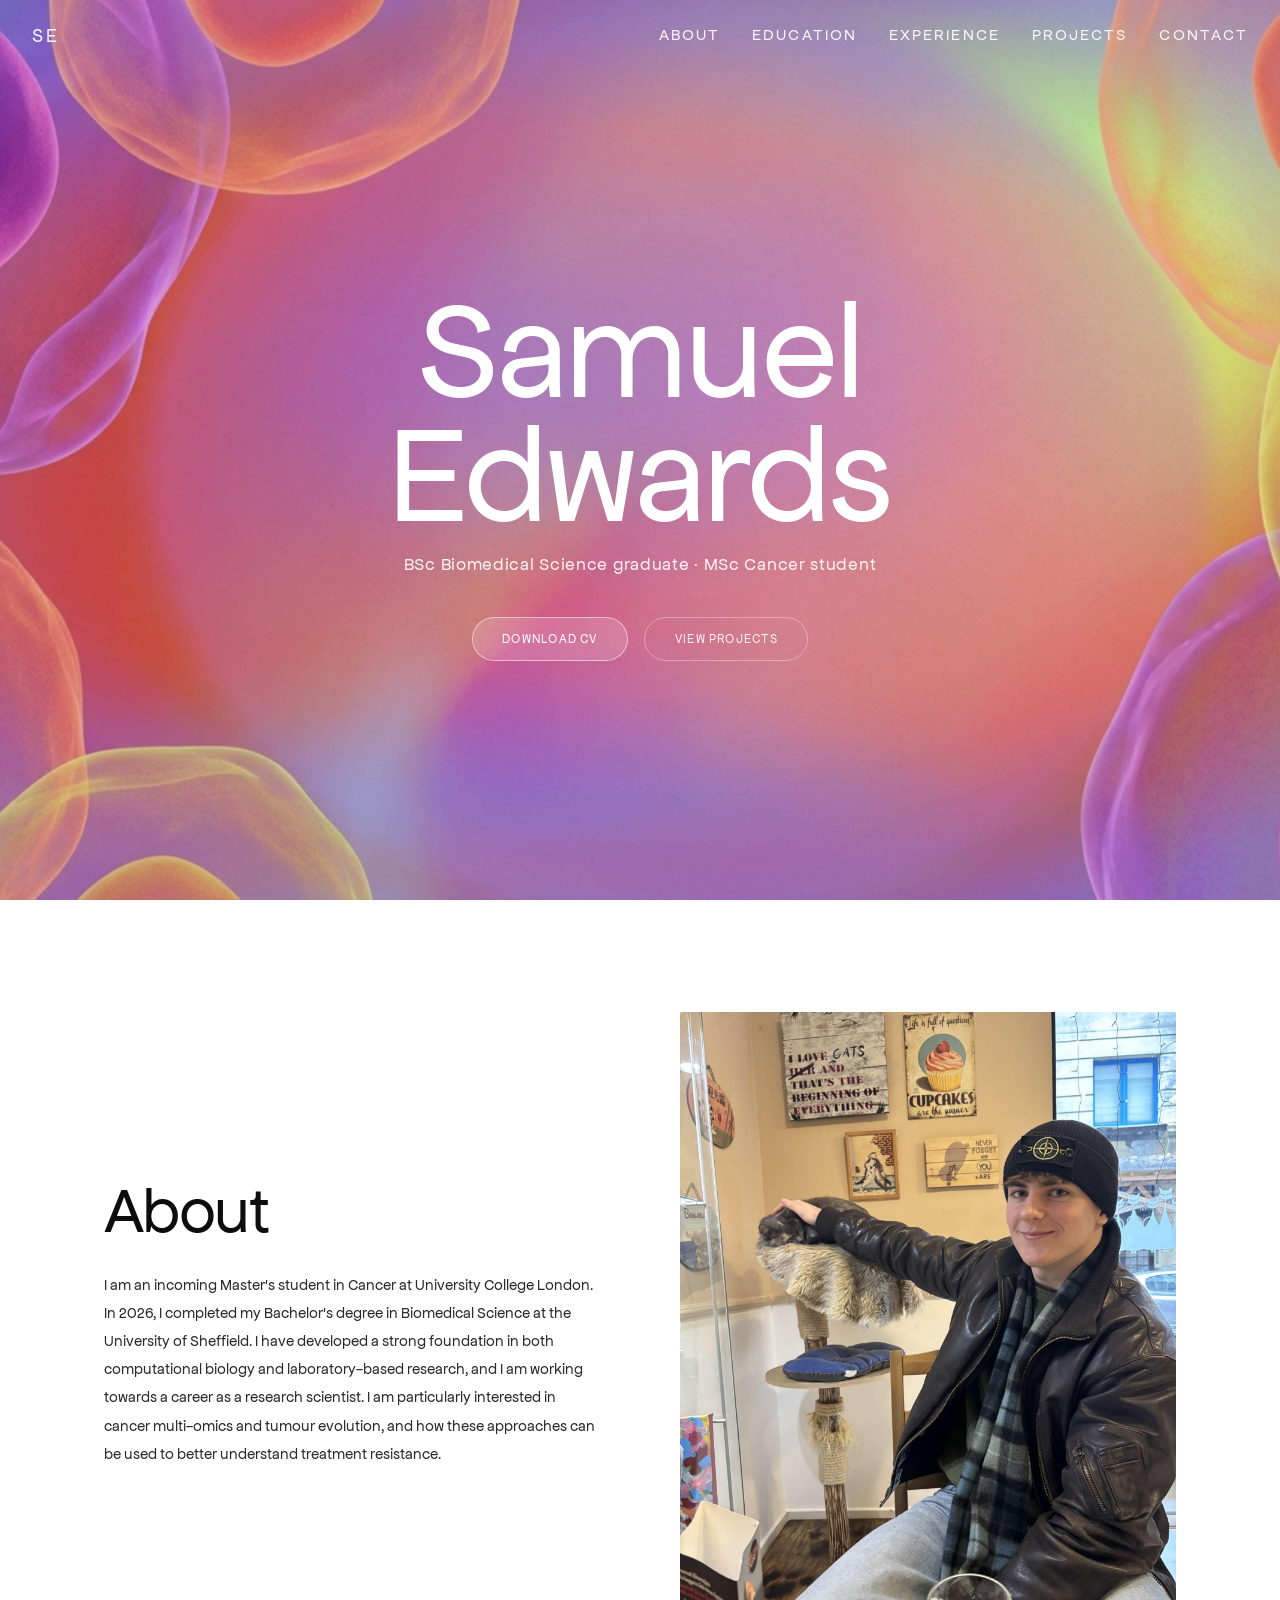
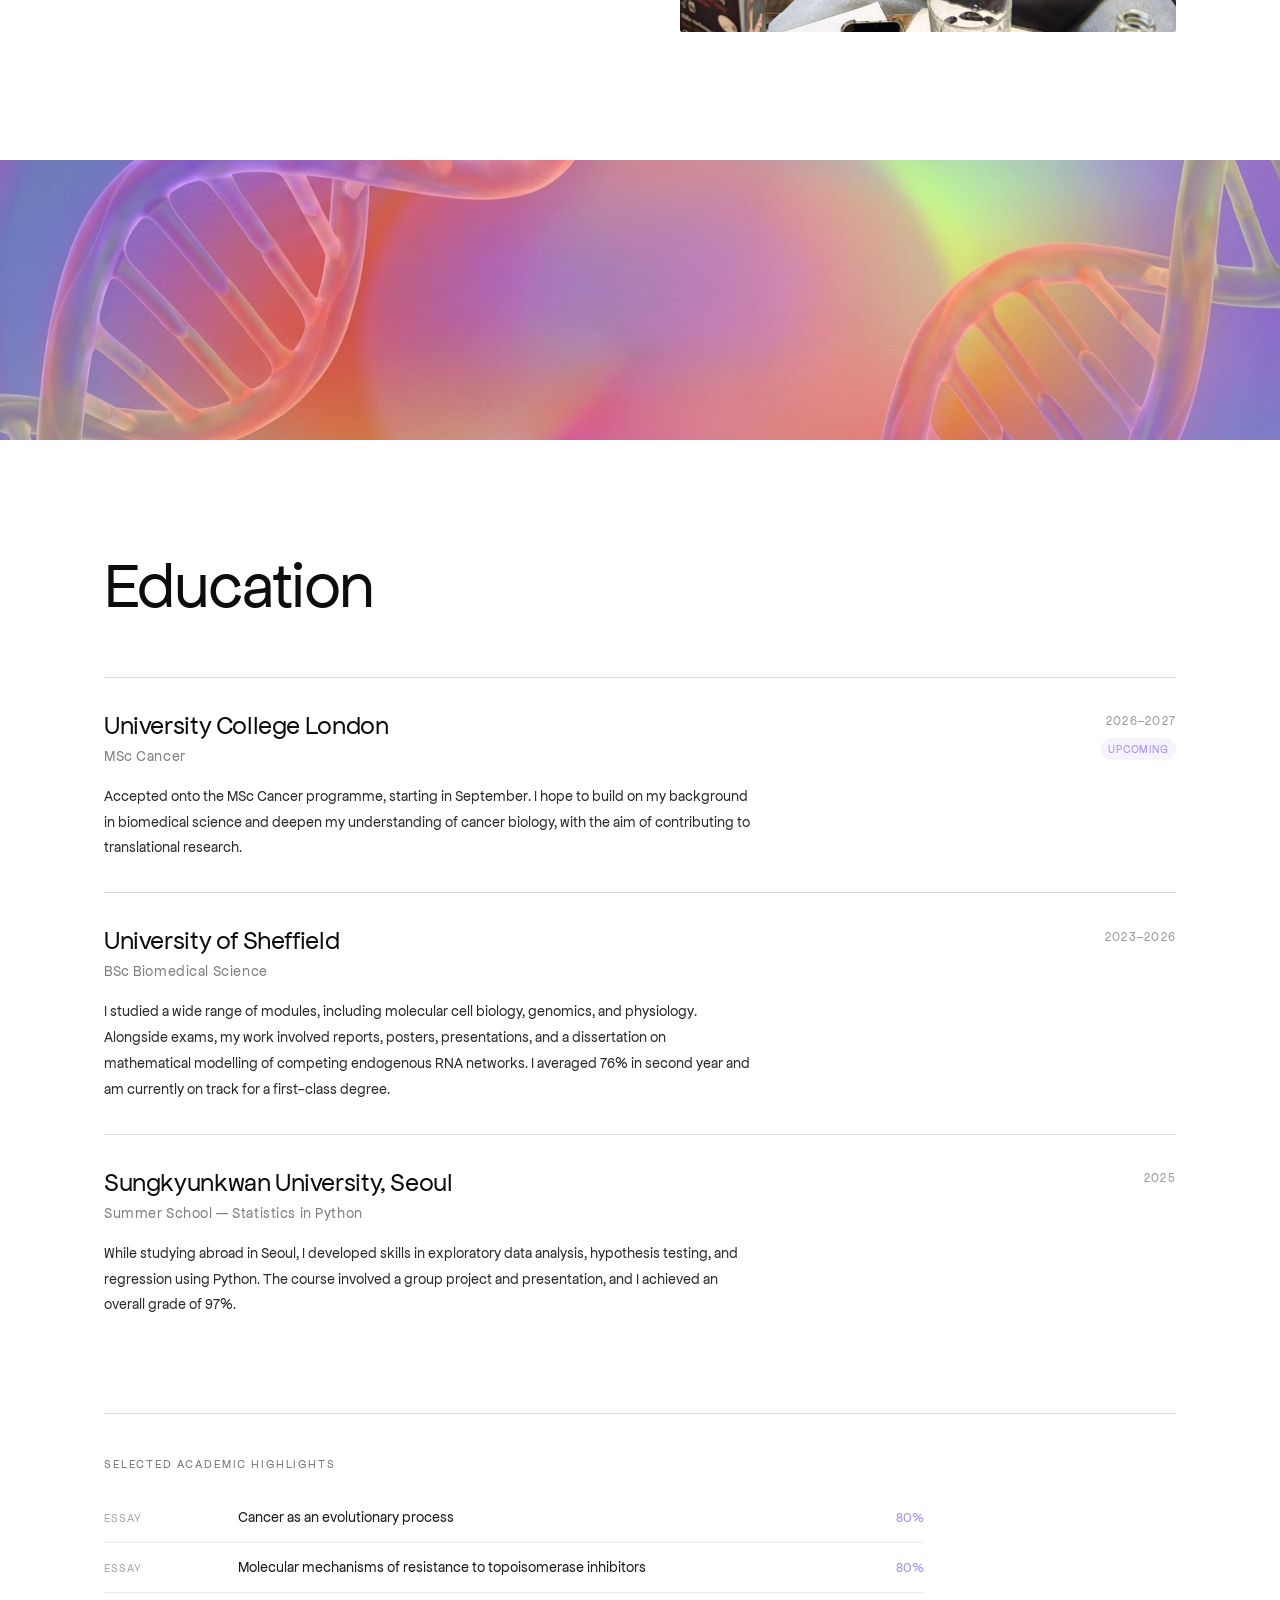
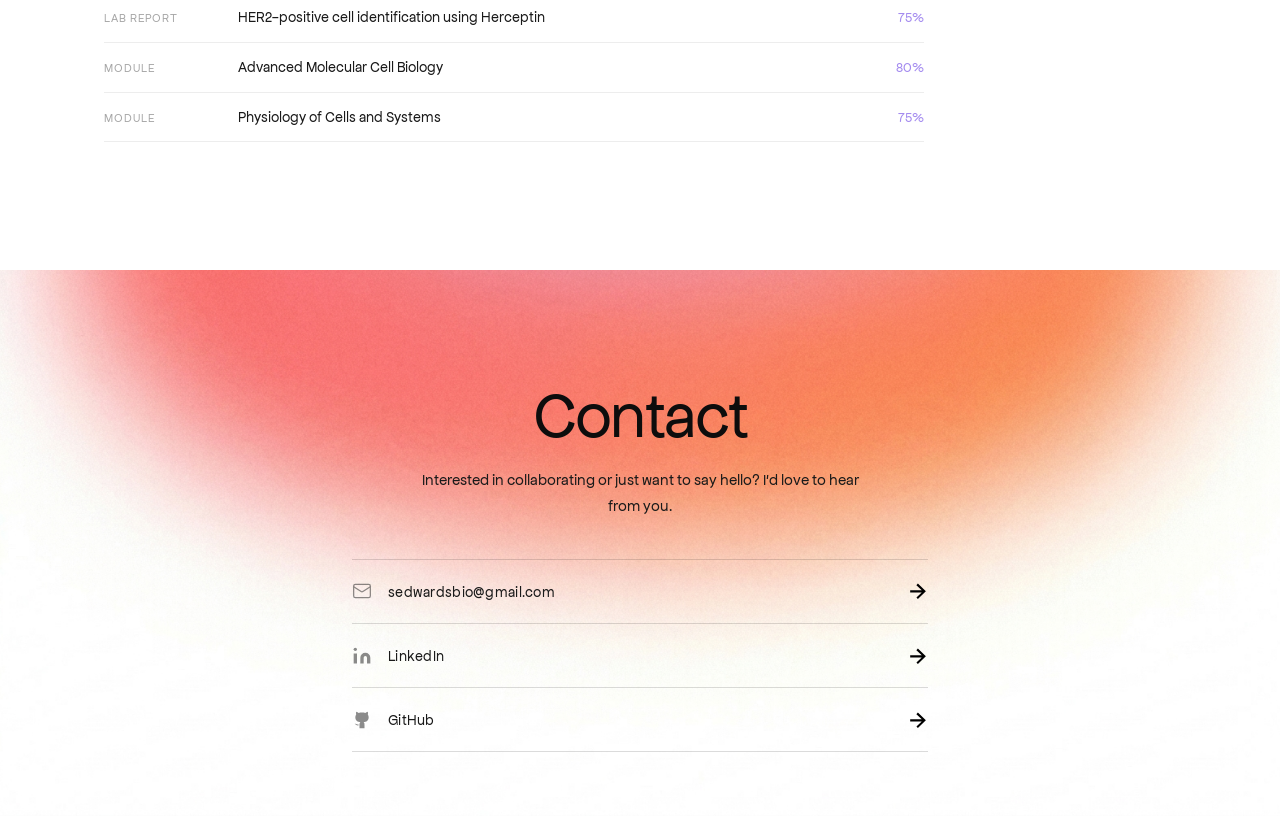
==== commit a332af21: "Add files via upload" ====
--- a/index.html
+++ b/index.html
@@ -62,7 +62,7 @@
 
         <div class="about-text reveal">
           <h2 class="about-heading" id="about-heading">About</h2>
-          <p class="about-body">I am a Master's student in Cancer at University College London. In 2026, I completed my Bachelor's degree in Biomedical Science at the University of Sheffield. I have developed a strong foundation in both computational biology and laboratory-based research, and I am working towards a career as a research scientist. I am particularly interested in cancer multi-omics and tumour evolution, and how these approaches can be used to better understand treatment resistance.</p>
+          <p class="about-body">I am an incoming Master's student in Cancer at University College London. In 2026, I completed my Bachelor's degree in Biomedical Science at the University of Sheffield. I have developed a strong foundation in both computational biology and laboratory-based research, and I am working towards a career as a research scientist. I am particularly interested in cancer multi-omics and tumour evolution, and how these approaches can be used to better understand treatment resistance.</p>
         </div>
 
         <div class="about-image-wrap reveal reveal-delay">
@@ -100,7 +100,7 @@
               </div>
               <div class="edu-entry-right">
                 <span class="edu-years">2026–2027</span>
-                <span class="edu-badge">Current</span>
+                <span class="edu-badge">Upcoming</span>
               </div>
             </div>
             <p class="edu-entry-desc">Accepted onto the MSc Cancer programme, starting in September. I hope to build on my background in biomedical science and deepen my understanding of cancer biology, with the aim of contributing to translational research.</p>
@@ -114,7 +114,7 @@
               </div>
               <div class="edu-entry-right">
                 <span class="edu-years">2023–2026</span>
-                <span class="edu-tag">Final classification pending</span>
+
               </div>
             </div>
             <p class="edu-entry-desc">I studied a wide range of modules, including molecular cell biology, genomics, and physiology. Alongside exams, my work involved reports, posters, presentations, and a dissertation on mathematical modelling of competing endogenous RNA networks. I averaged 76% in second year and am currently on track for a first-class degree.</p>
@@ -149,7 +149,7 @@
               <span class="edu-highlight-score">80%</span>
             </li>
             <li class="edu-highlight-item">
-              <span class="edu-highlight-type">Lab report</span>
+              <span class="edu-highlight-type">Lab Report</span>
               <span class="edu-highlight-title">HER2-positive cell identification using Herceptin</span>
               <span class="edu-highlight-score">75%</span>
             </li>
--- a/styles.css
+++ b/styles.css
@@ -806,7 +806,7 @@
   font-weight: 600;
   letter-spacing: 0.16em;
   text-transform: uppercase;
-  color: rgba(0, 0, 0, 0.38);
+  color: rgba(0, 0, 0, 0.55);
   margin-bottom: 1.25rem;
 }
 
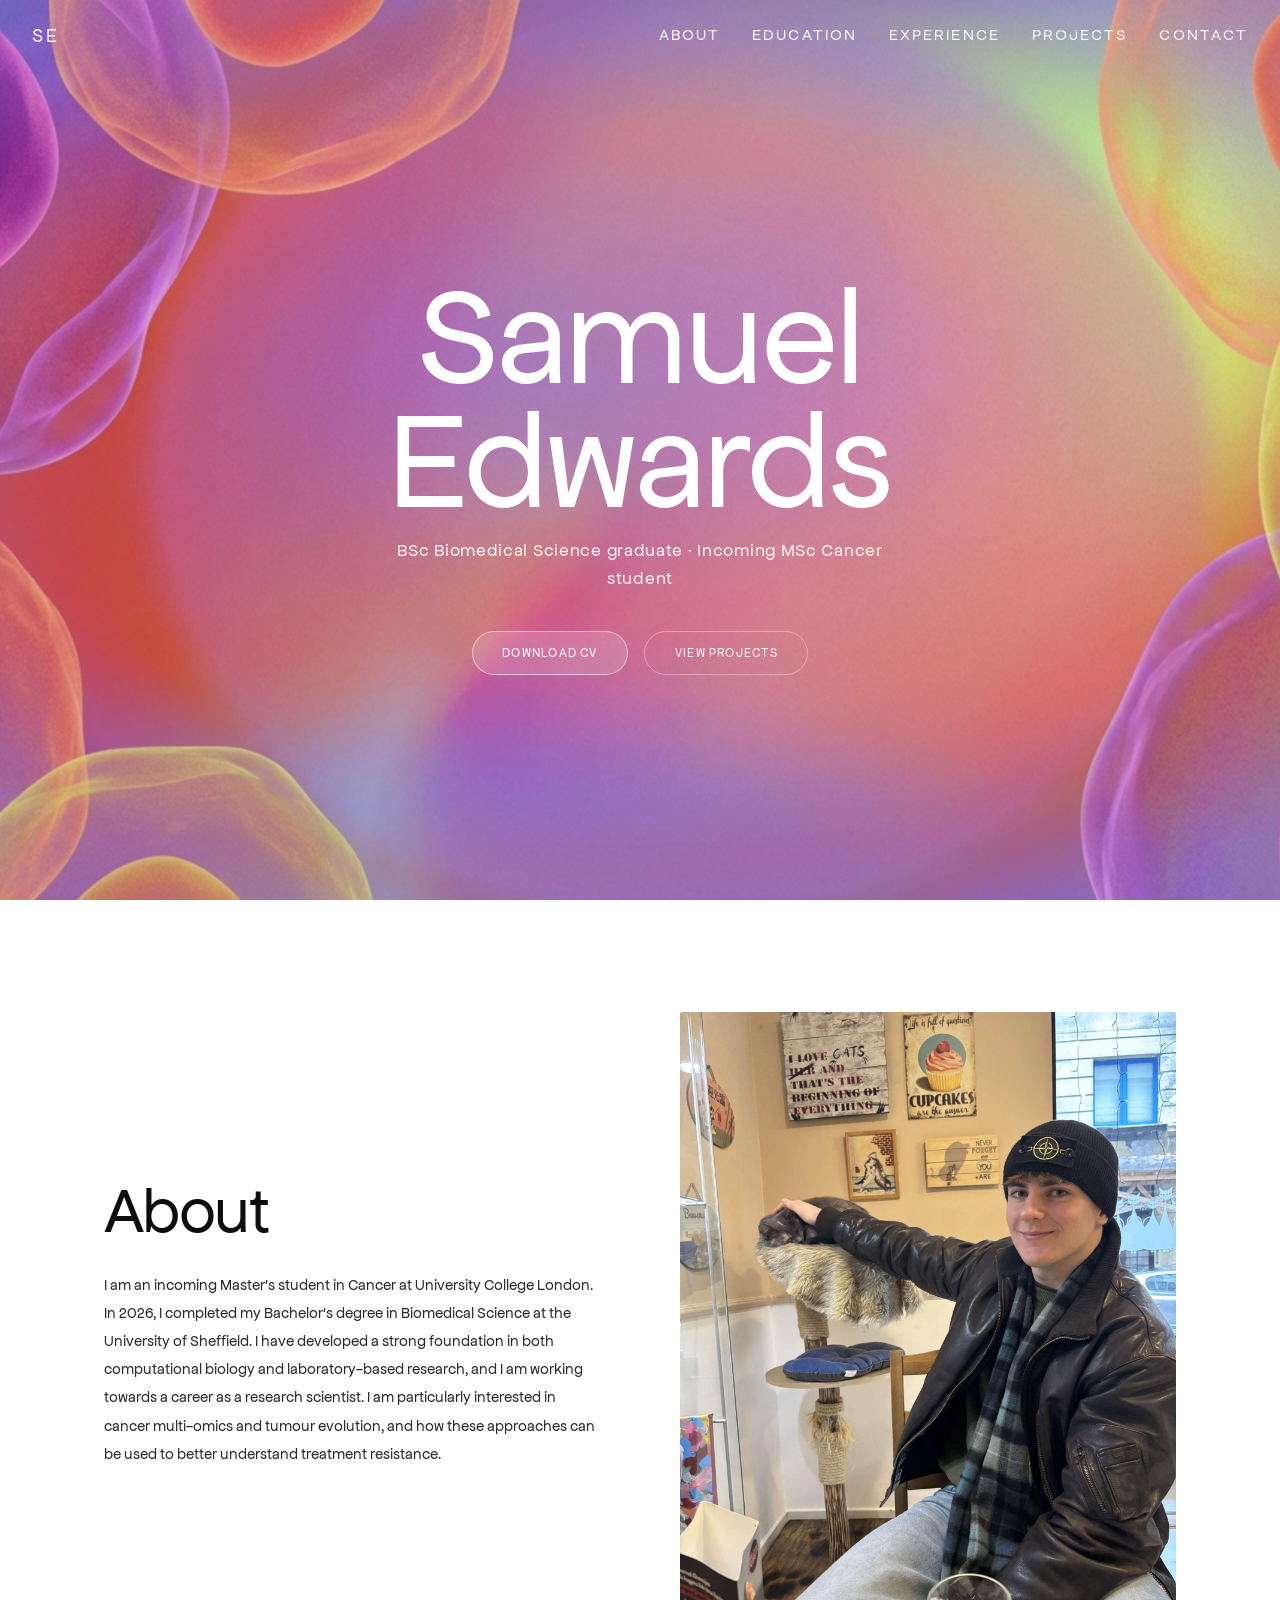
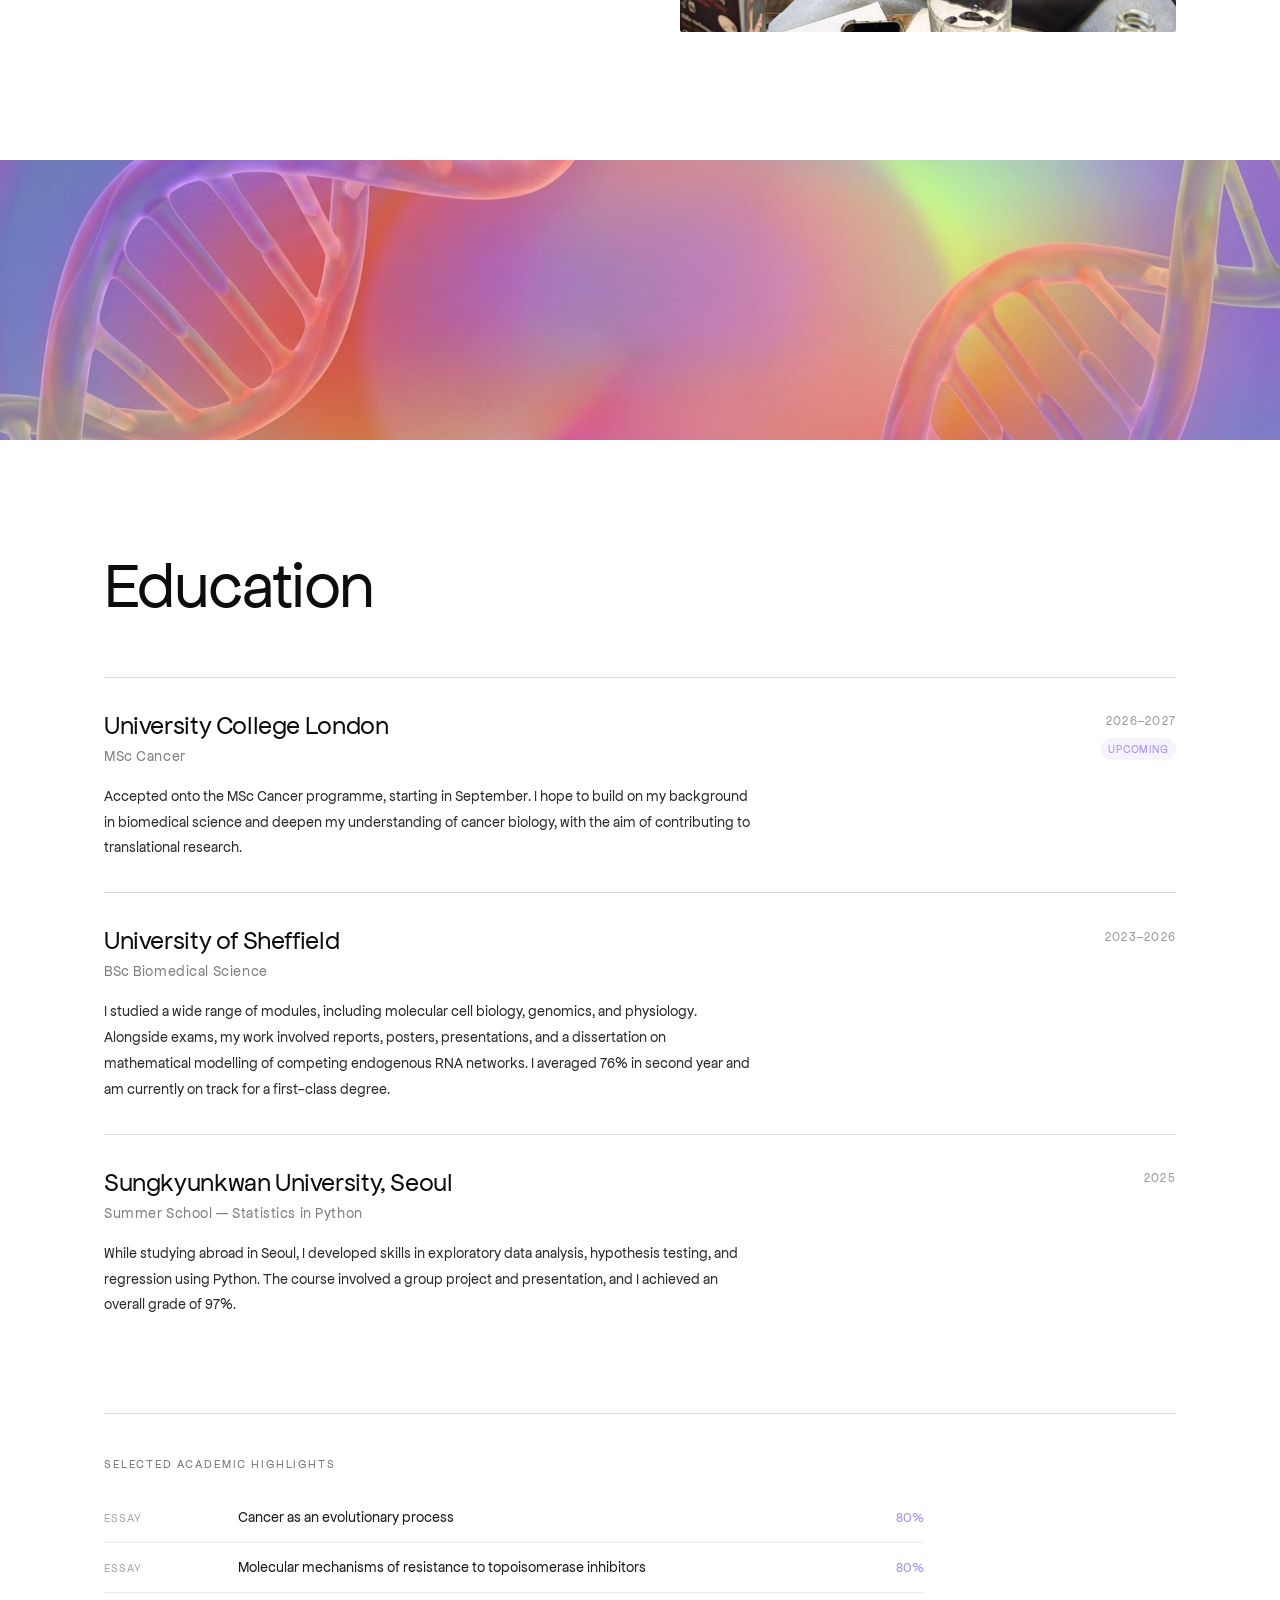
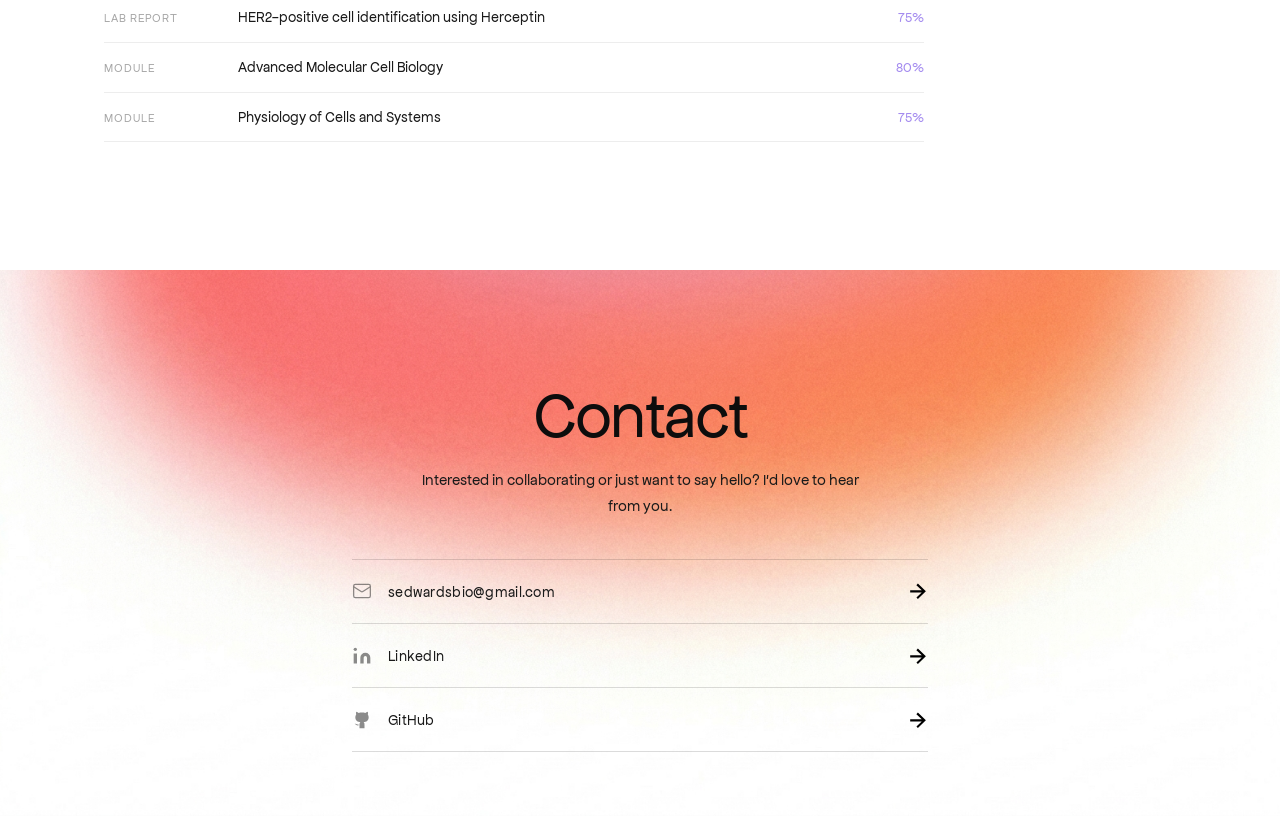
==== commit 884bafb9: "Add files via upload" ====
--- a/index.html
+++ b/index.html
@@ -48,7 +48,7 @@
         <h1 class="sr-only" id="hero-name">Samuel Edwards</h1>
         <div class="hero-name hero-line-1 fade-in-up" aria-hidden="true">Samuel</div>
         <div class="hero-name hero-line-2 fade-in-up" aria-hidden="true">Edwards</div>
-        <p class="hero-subtitle fade-in-up">BSc Biomedical Science graduate&nbsp;&middot;&nbsp;MSc Cancer student</p>
+        <p class="hero-subtitle fade-in-up">BSc Biomedical Science graduate&nbsp;&middot;&nbsp;Incoming MSc Cancer student</p>
         <div class="hero-actions fade-in-up-delay">
           <a href="CV.pdf" class="btn btn-primary" download><span>Download CV</span></a>
           <a href="/projects" class="btn btn-secondary"><span>View Projects</span></a>
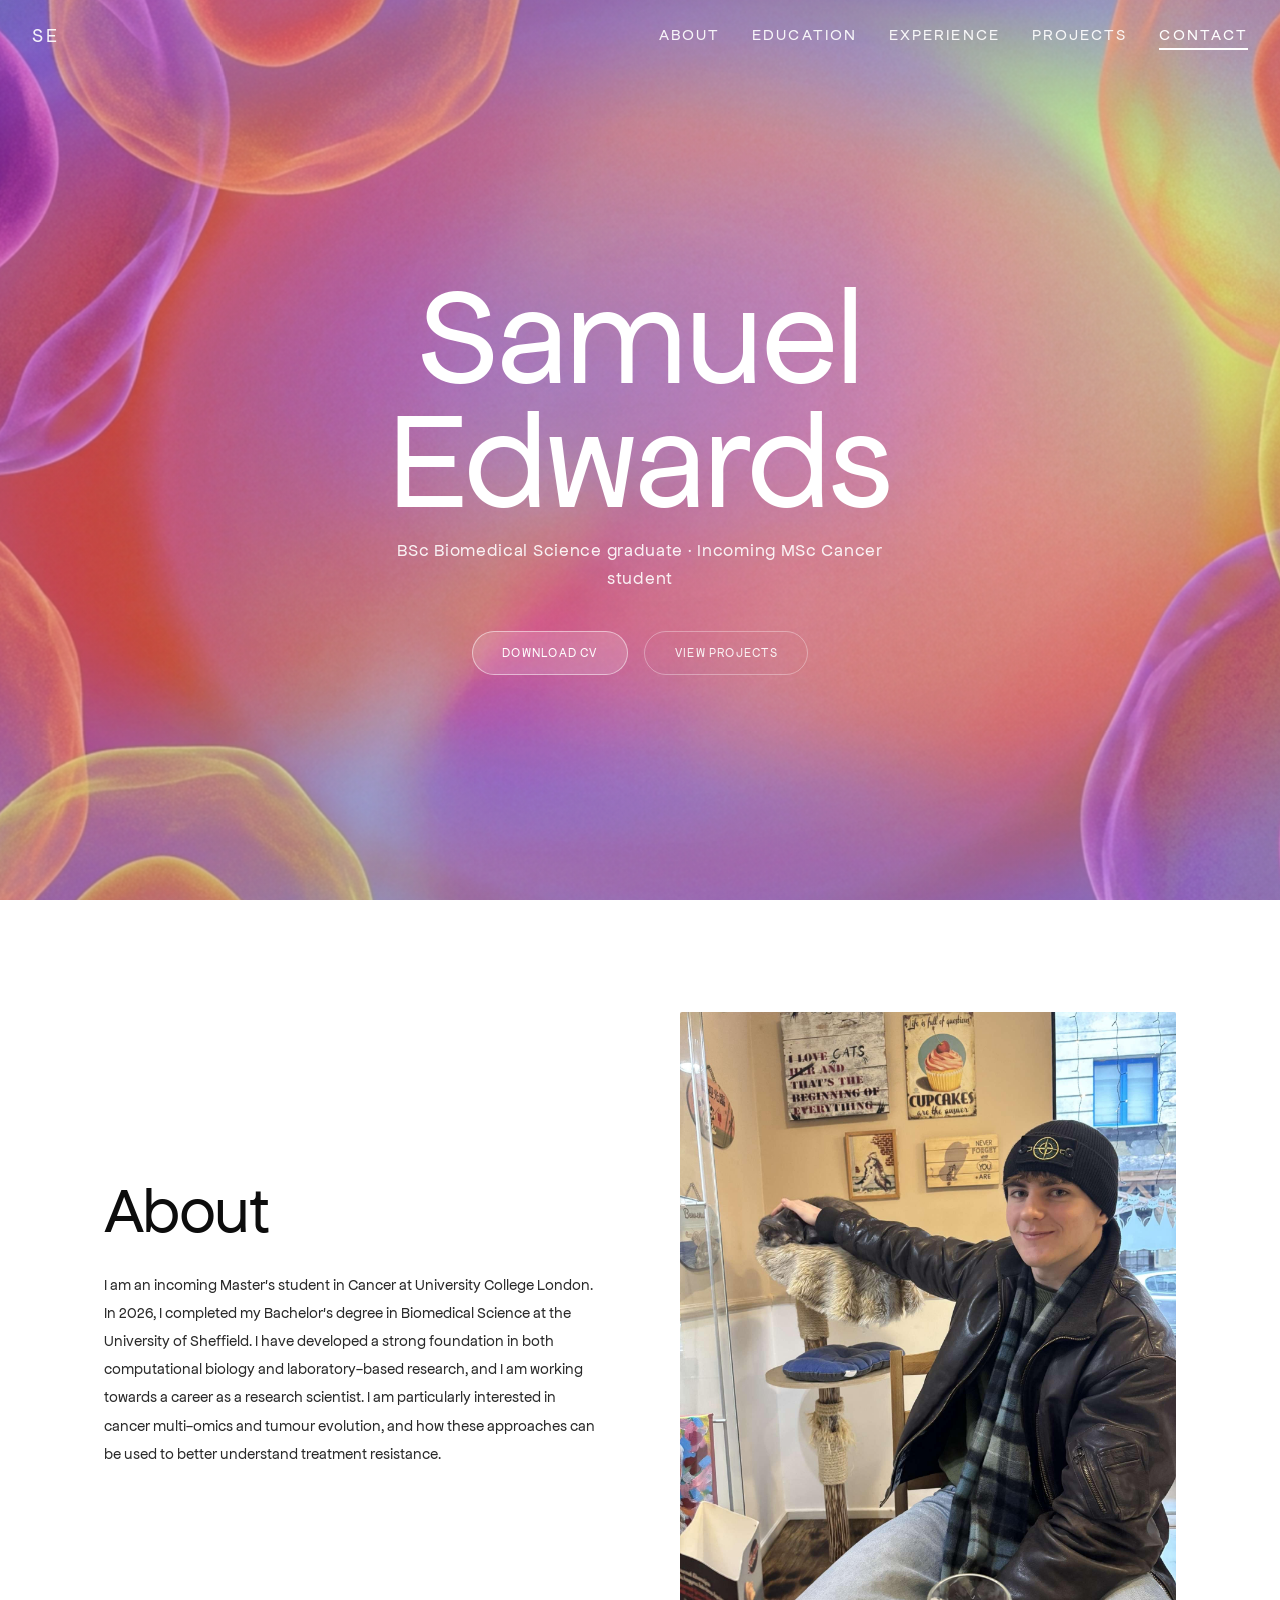
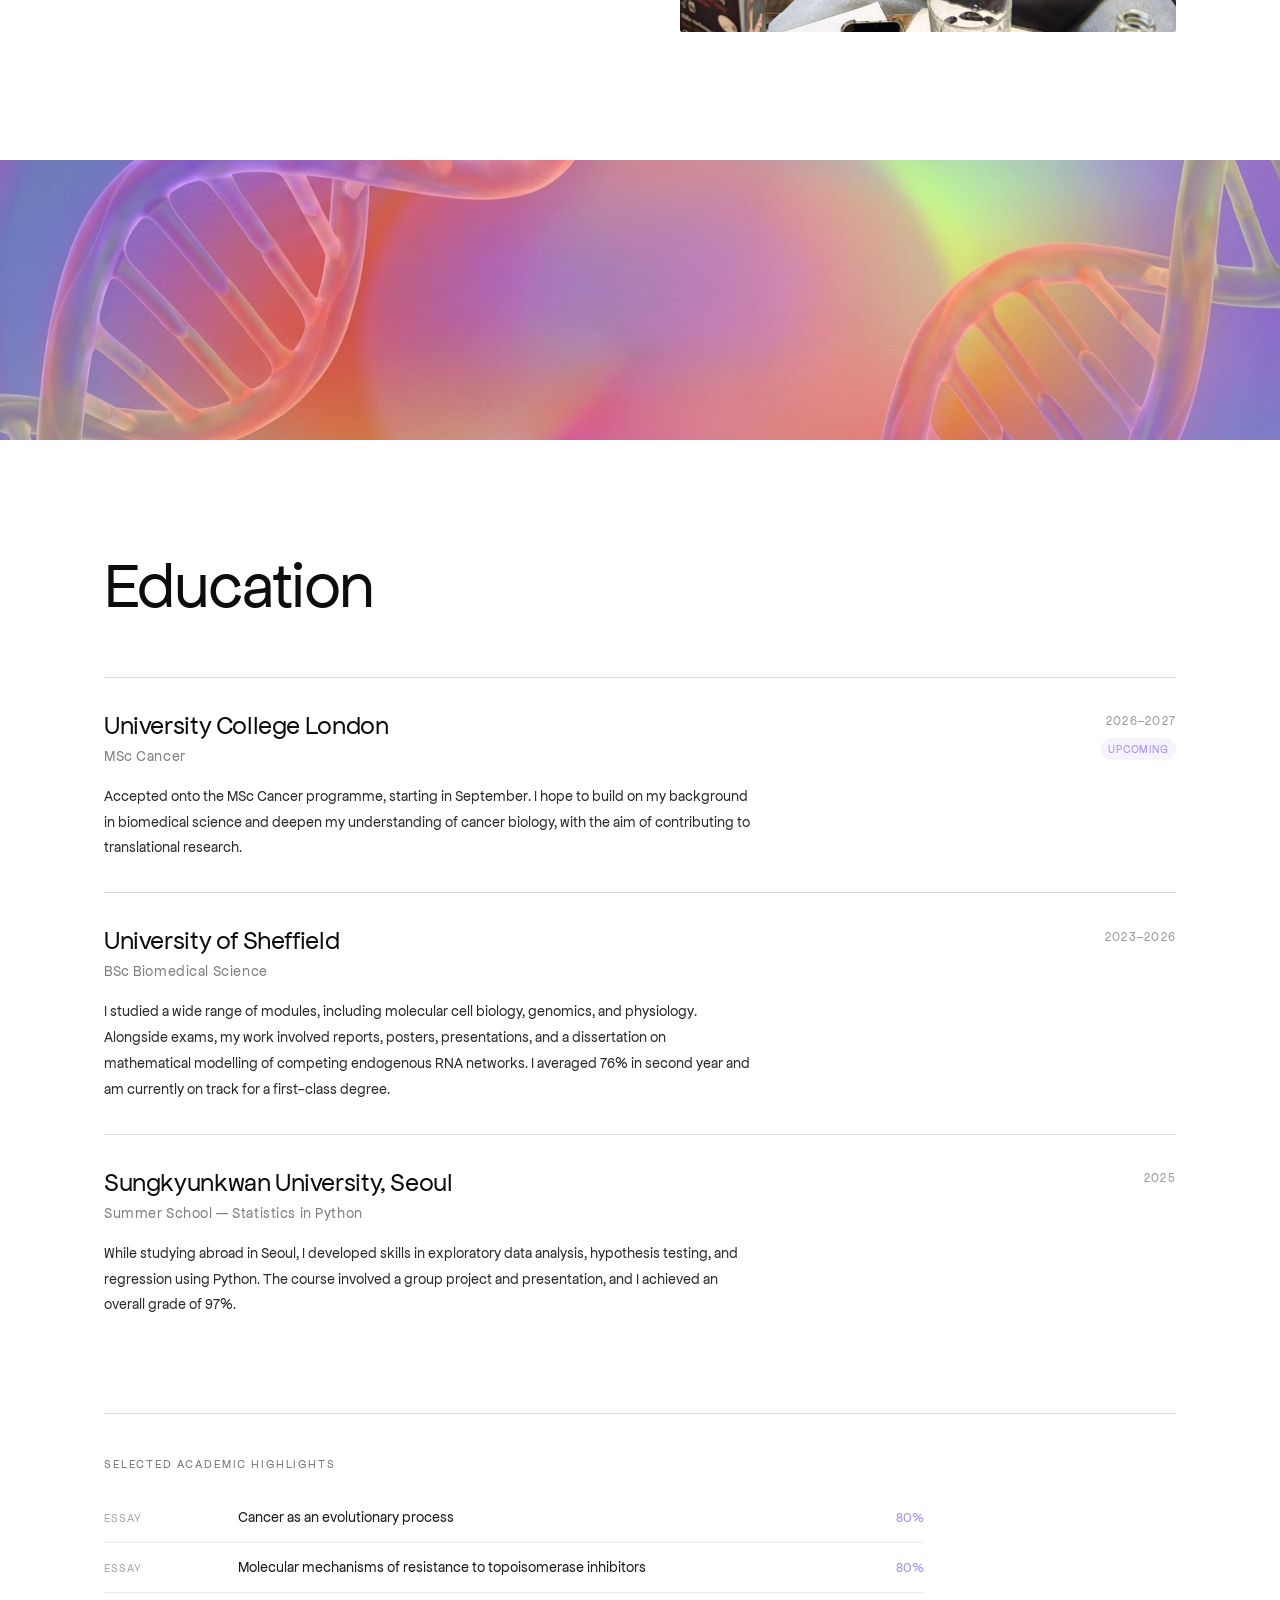
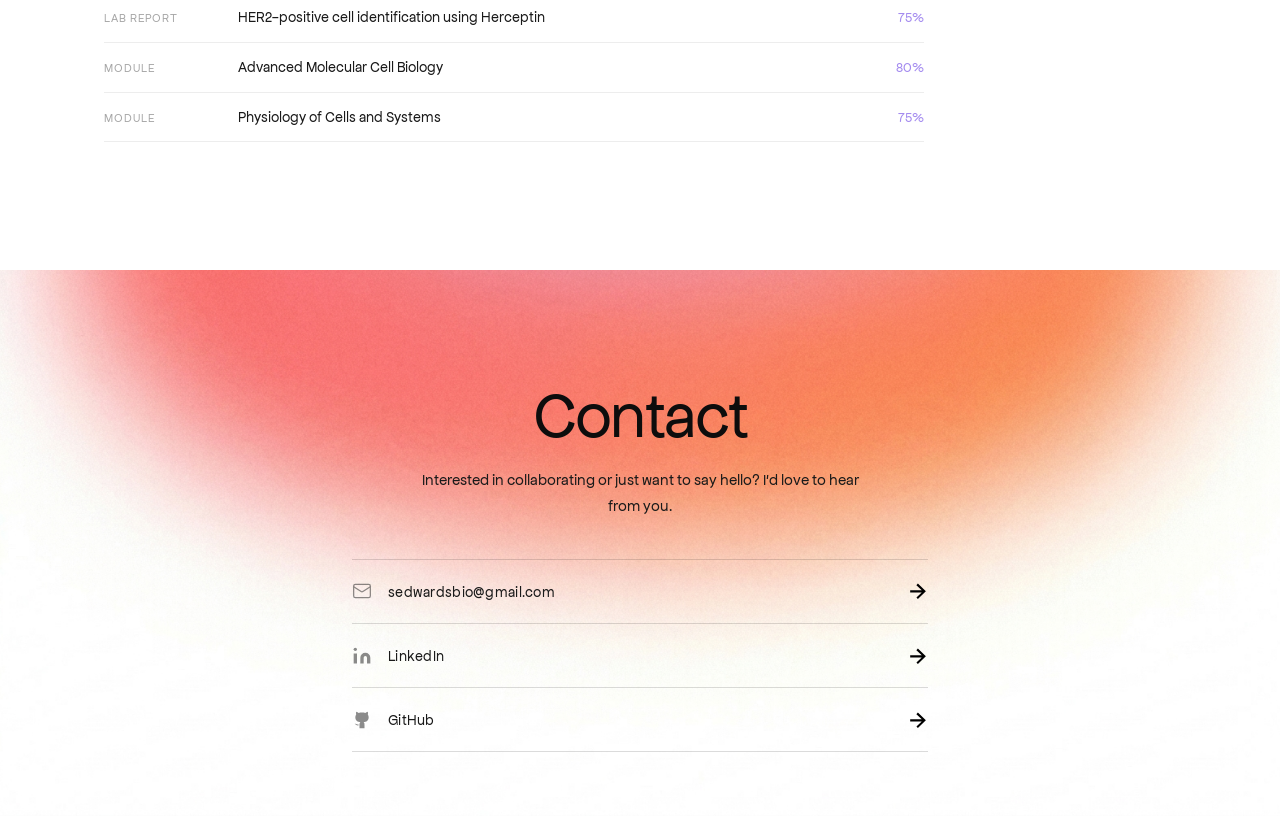
==== commit 4569b382: "Rename index (3).html to index.html" ====
--- a/index.html
+++ b/index.html
@@ -297,7 +297,7 @@
       requestAnimationFrame(tick);
     }());
 
-    /* Header scroll-fade + hero parallax */
+    /* Header frosted-bar on scroll + hero parallax */
     (function () {
       var header = document.querySelector('.site-header');
       var heroContent = document.querySelector('.hero-content');
@@ -306,21 +306,13 @@
       function update() {
         var y = window.scrollY;
 
+        /* Transparent over the hero; frosted dark bar once scrolled,
+           so the nav stays visible and readable over light sections. */
         if (header) {
-          if (y <= 0) {
-            /* At rest — let the CSS fade-in-static animation run unobstructed */
-            header.style.opacity = '';
-            header.style.transform = '';
-            header.style.pointerEvents = '';
-          } else {
-            /* Fade out over first 80px of scroll; drift up at same rate as hero */
-            var opacity = Math.max(1 - y / 80, 0);
-            header.style.opacity = opacity.toFixed(3);
-            header.style.transform = 'translateY(' + (-y).toFixed(1) + 'px)';
-            header.style.pointerEvents = opacity === 0 ? 'none' : '';
-          }
+          header.classList.toggle('scrolled', y > 40);
         }
 
+        /* Subtle hero parallax. */
         if (heroContent) {
           heroContent.style.transform = 'translateY(' + (-y * 0.1).toFixed(1) + 'px)';
         }
@@ -334,6 +326,8 @@
           ticking = true;
         }
       }, { passive: true });
+
+      update();
     }());
 
 /* Image divider — vertical scroll pan */
@@ -381,6 +375,33 @@
 
       reveals.forEach(function (el) { observer.observe(el); });
     }());
+
+    /* Active nav link — reflects the section currently in view */
+    (function () {
+      var linkFor = {
+        about:     document.querySelector('.header-nav a[href="/about"]'),
+        education: document.querySelector('.header-nav a[href="/education"]'),
+        contact:   document.querySelector('.header-nav a[href="/contact"]')
+      };
+      var sections = ['about', 'education', 'contact']
+        .map(function (id) { return document.getElementById(id); })
+        .filter(Boolean);
+      if (!sections.length) return;
+
+      function setActive(id) {
+        Object.keys(linkFor).forEach(function (key) {
+          if (linkFor[key]) linkFor[key].classList.toggle('active', key === id);
+        });
+      }
+
+      var observer = new IntersectionObserver(function (entries) {
+        entries.forEach(function (entry) {
+          if (entry.isIntersecting) setActive(entry.target.id);
+        });
+      }, { rootMargin: '-45% 0px -55% 0px' });
+
+      sections.forEach(function (s) { observer.observe(s); });
+    }());
   </script>
 
 </body>
--- a/styles.css
+++ b/styles.css
@@ -124,6 +124,21 @@
   align-items: center;
   justify-content: space-between;
   padding: var(--sp-5) var(--sp-8);
+  transition:
+    background var(--dur) var(--ease-out),
+    padding var(--dur) var(--ease-out),
+    box-shadow var(--dur) var(--ease-out);
+}
+
+/* Frosted bar once scrolled off the hero — keeps nav visible and
+   readable over the light content sections below. */
+.site-header.scrolled {
+  padding-top: var(--sp-4);
+  padding-bottom: var(--sp-4);
+  background: rgba(9, 5, 17, 0.72);
+  backdrop-filter: blur(14px) saturate(140%);
+  -webkit-backdrop-filter: blur(14px) saturate(140%);
+  box-shadow: 0 1px 0 rgba(255, 255, 255, 0.07);
 }
 
 /* Monogram logo */
@@ -190,8 +205,13 @@
 }
 
 .header-nav a:hover::after,
-.header-nav a:focus-visible::after {
+.header-nav a:focus-visible::after,
+.header-nav a.active::after {
   transform: scaleX(1);
+}
+
+.header-nav a.active {
+  color: var(--color-white);
 }
 
 .header-nav a:focus-visible {
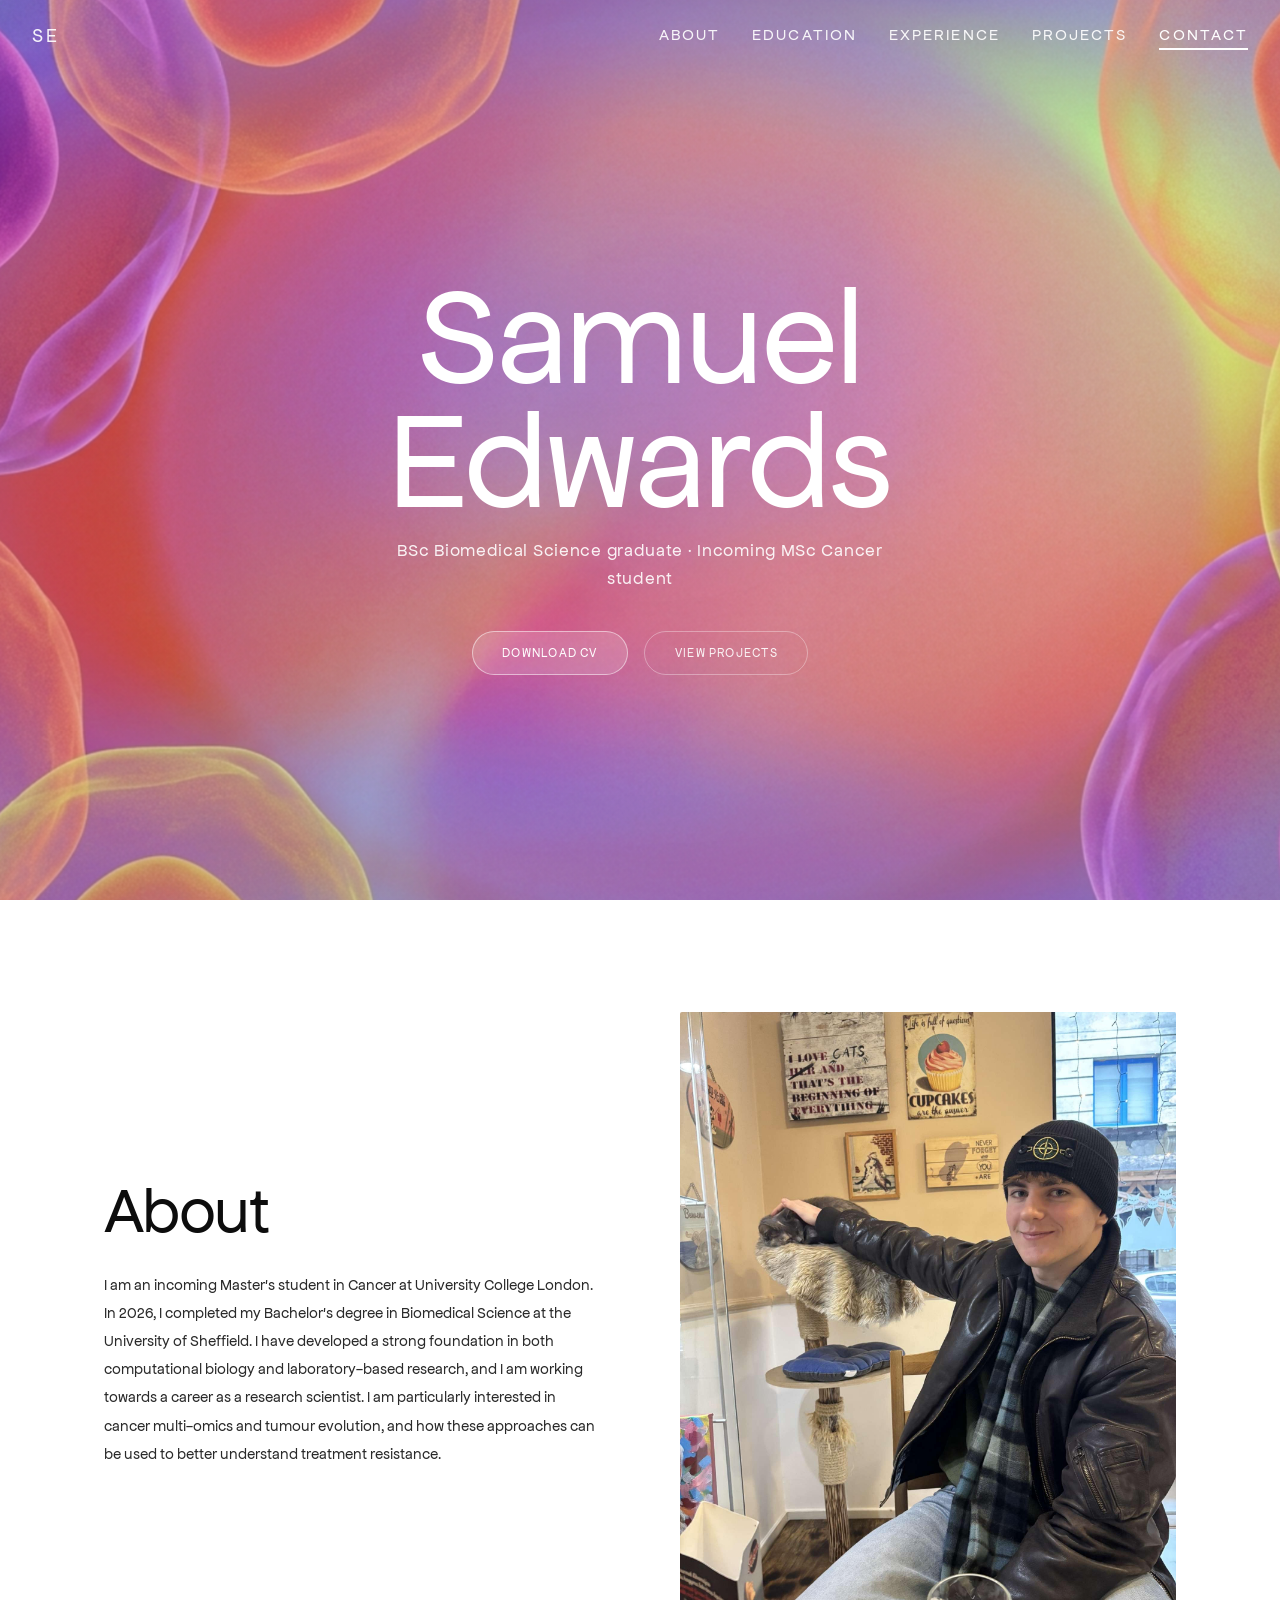
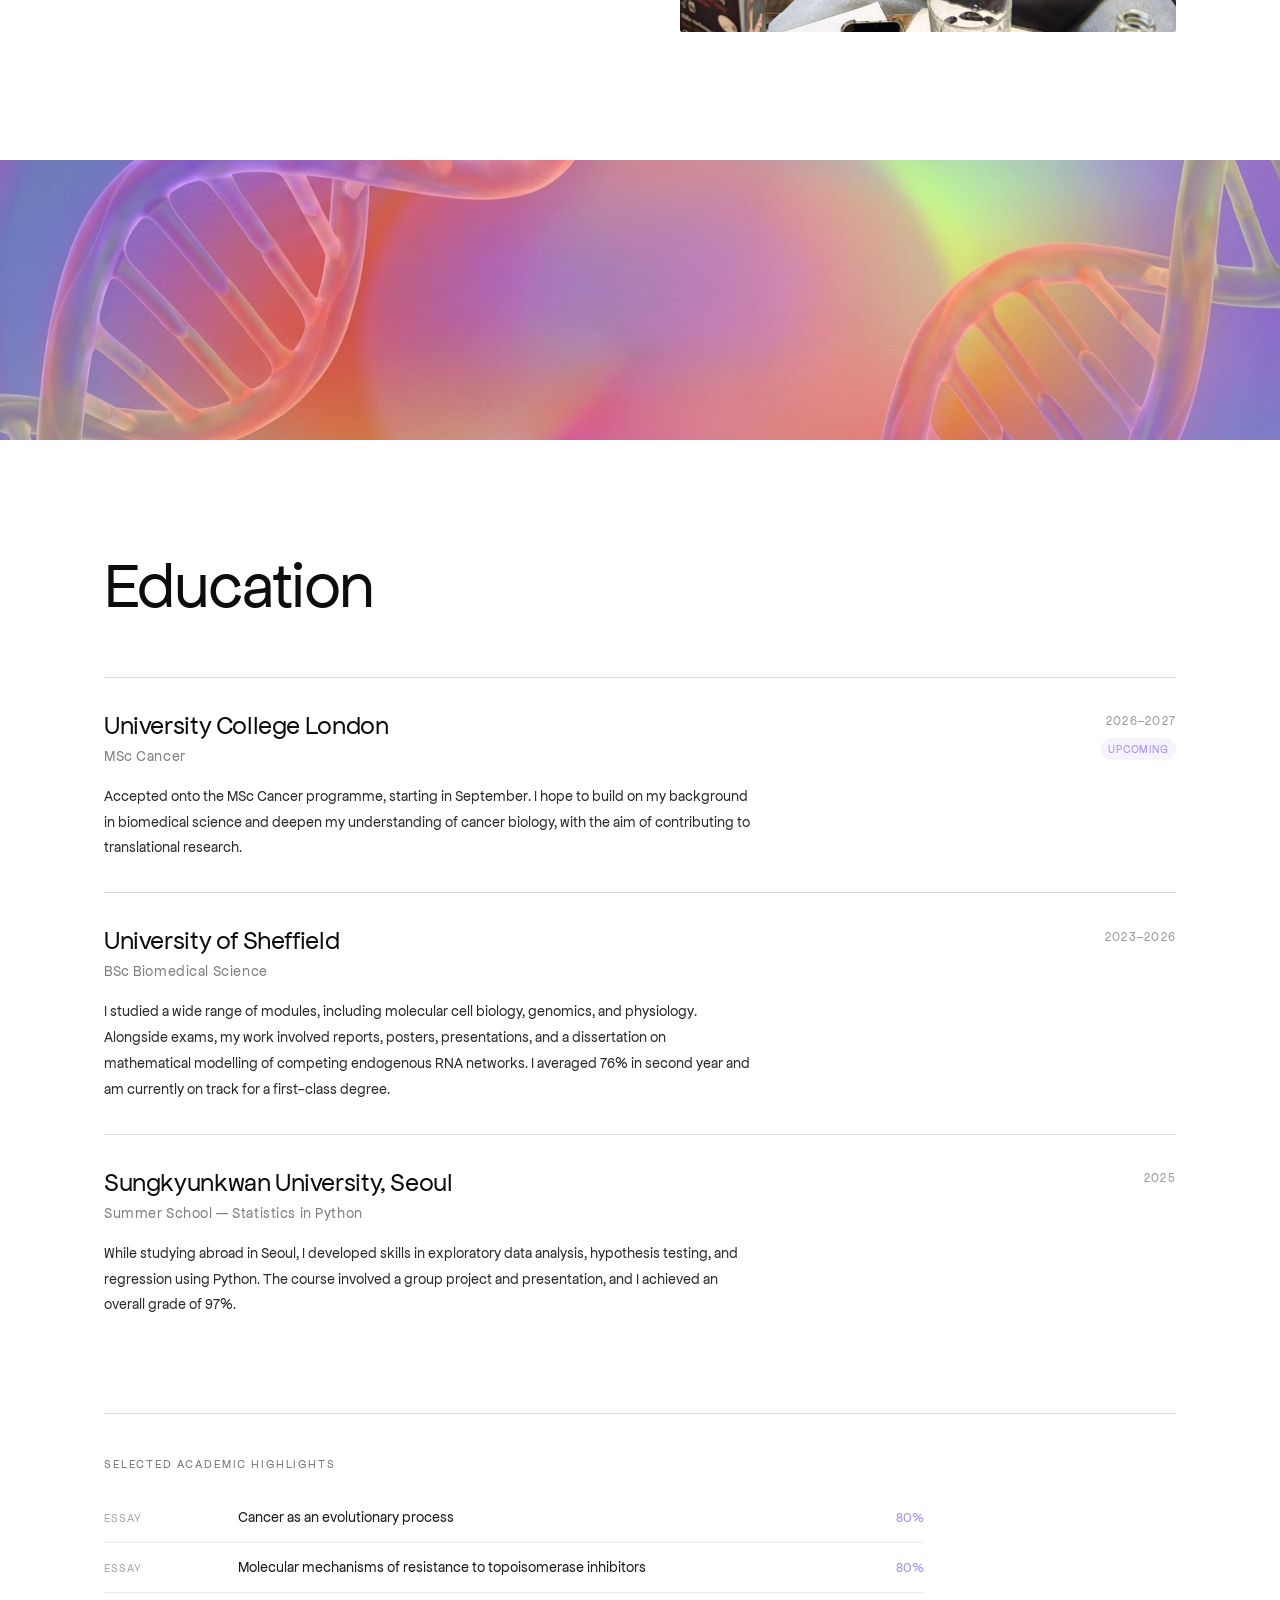
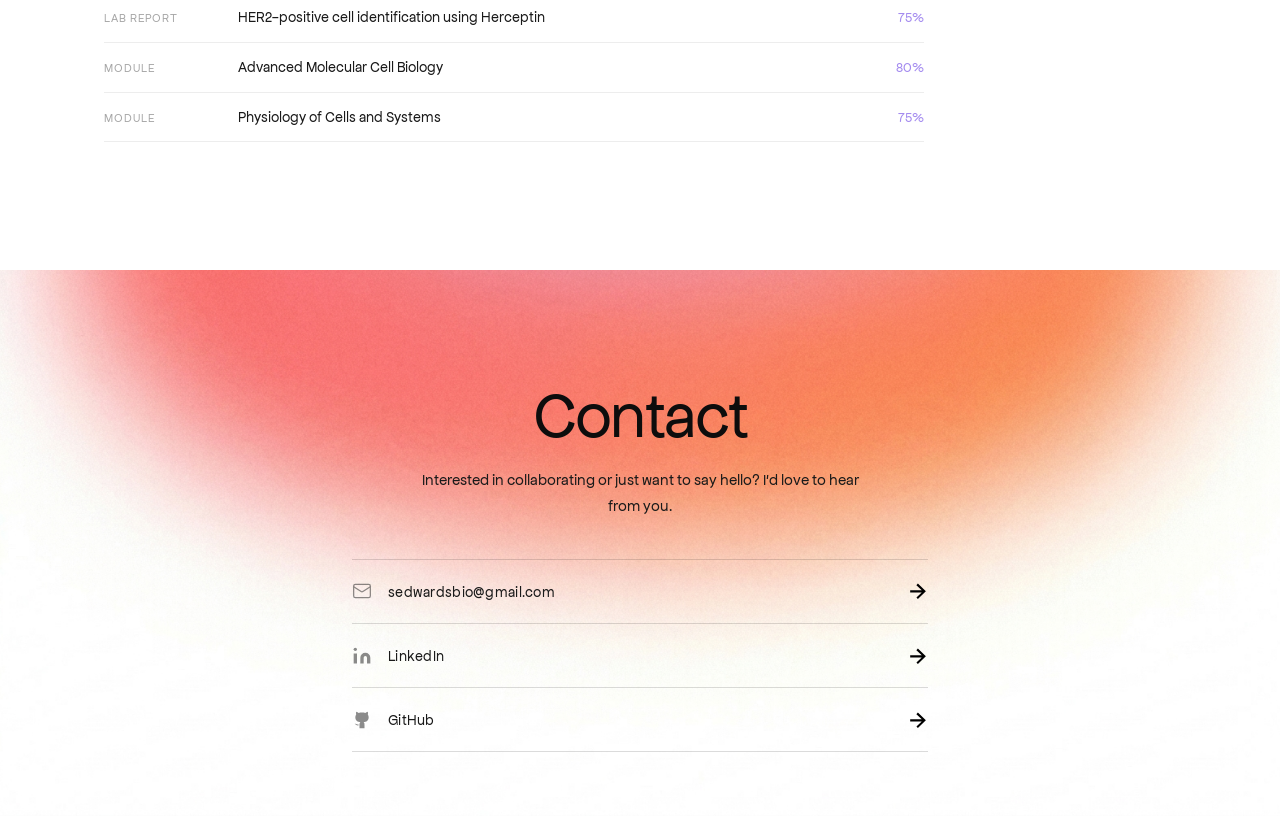
==== commit 7c325ca2: "Add files via upload" ====
--- a/index.html
+++ b/index.html
@@ -297,7 +297,7 @@
       requestAnimationFrame(tick);
     }());
 
-    /* Header frosted-bar on scroll + hero parallax */
+    /* Header scroll-fade + hero parallax */
     (function () {
       var header = document.querySelector('.site-header');
       var heroContent = document.querySelector('.hero-content');
@@ -306,13 +306,21 @@
       function update() {
         var y = window.scrollY;
 
-        /* Transparent over the hero; frosted dark bar once scrolled,
-           so the nav stays visible and readable over light sections. */
         if (header) {
-          header.classList.toggle('scrolled', y > 40);
+          if (y <= 0) {
+            /* At rest — let the CSS fade-in-static animation run unobstructed */
+            header.style.opacity = '';
+            header.style.transform = '';
+            header.style.pointerEvents = '';
+          } else {
+            /* Fade out over first 80px of scroll; drift up at same rate as hero */
+            var opacity = Math.max(1 - y / 80, 0);
+            header.style.opacity = opacity.toFixed(3);
+            header.style.transform = 'translateY(' + (-y).toFixed(1) + 'px)';
+            header.style.pointerEvents = opacity === 0 ? 'none' : '';
+          }
         }
 
-        /* Subtle hero parallax. */
         if (heroContent) {
           heroContent.style.transform = 'translateY(' + (-y * 0.1).toFixed(1) + 'px)';
         }
@@ -326,8 +334,6 @@
           ticking = true;
         }
       }, { passive: true });
-
-      update();
     }());
 
 /* Image divider — vertical scroll pan */
--- a/styles.css
+++ b/styles.css
@@ -124,21 +124,6 @@
   align-items: center;
   justify-content: space-between;
   padding: var(--sp-5) var(--sp-8);
-  transition:
-    background var(--dur) var(--ease-out),
-    padding var(--dur) var(--ease-out),
-    box-shadow var(--dur) var(--ease-out);
-}
-
-/* Frosted bar once scrolled off the hero — keeps nav visible and
-   readable over the light content sections below. */
-.site-header.scrolled {
-  padding-top: var(--sp-4);
-  padding-bottom: var(--sp-4);
-  background: rgba(9, 5, 17, 0.72);
-  backdrop-filter: blur(14px) saturate(140%);
-  -webkit-backdrop-filter: blur(14px) saturate(140%);
-  box-shadow: 0 1px 0 rgba(255, 255, 255, 0.07);
 }
 
 /* Monogram logo */
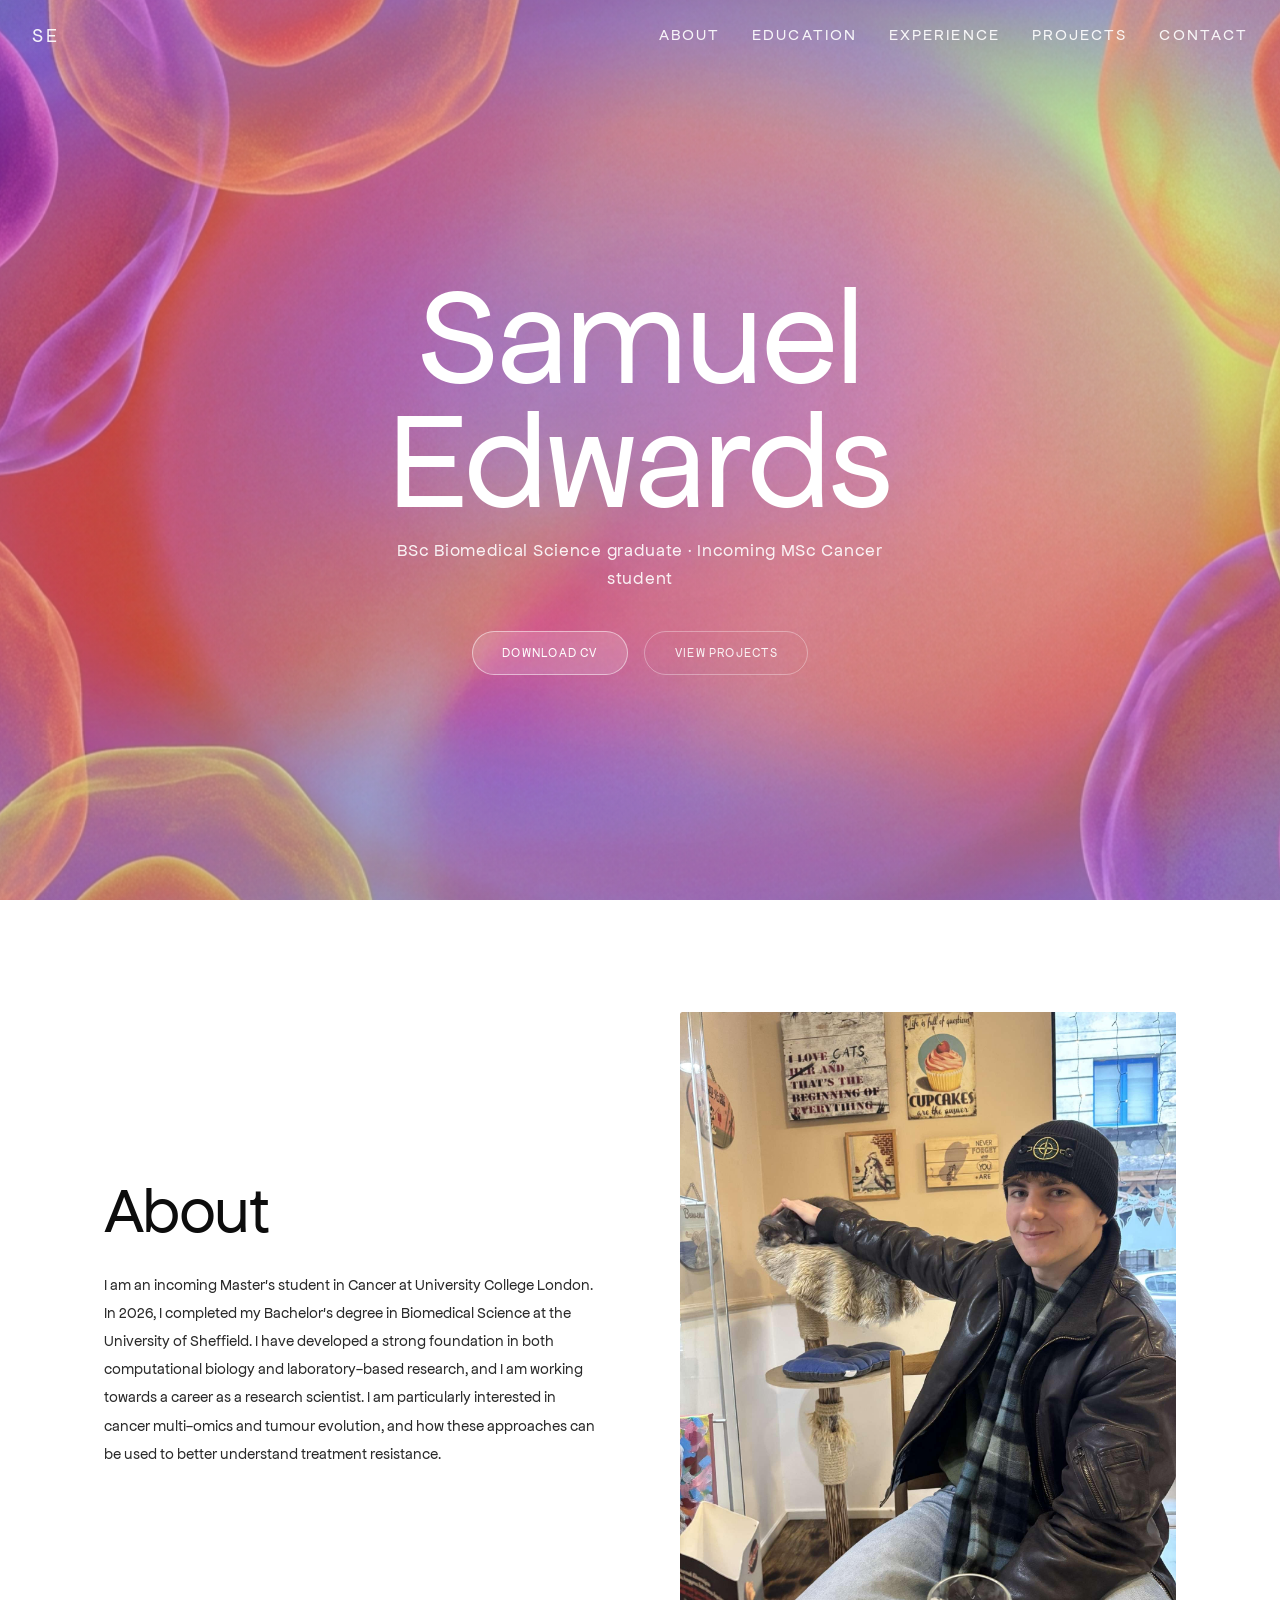
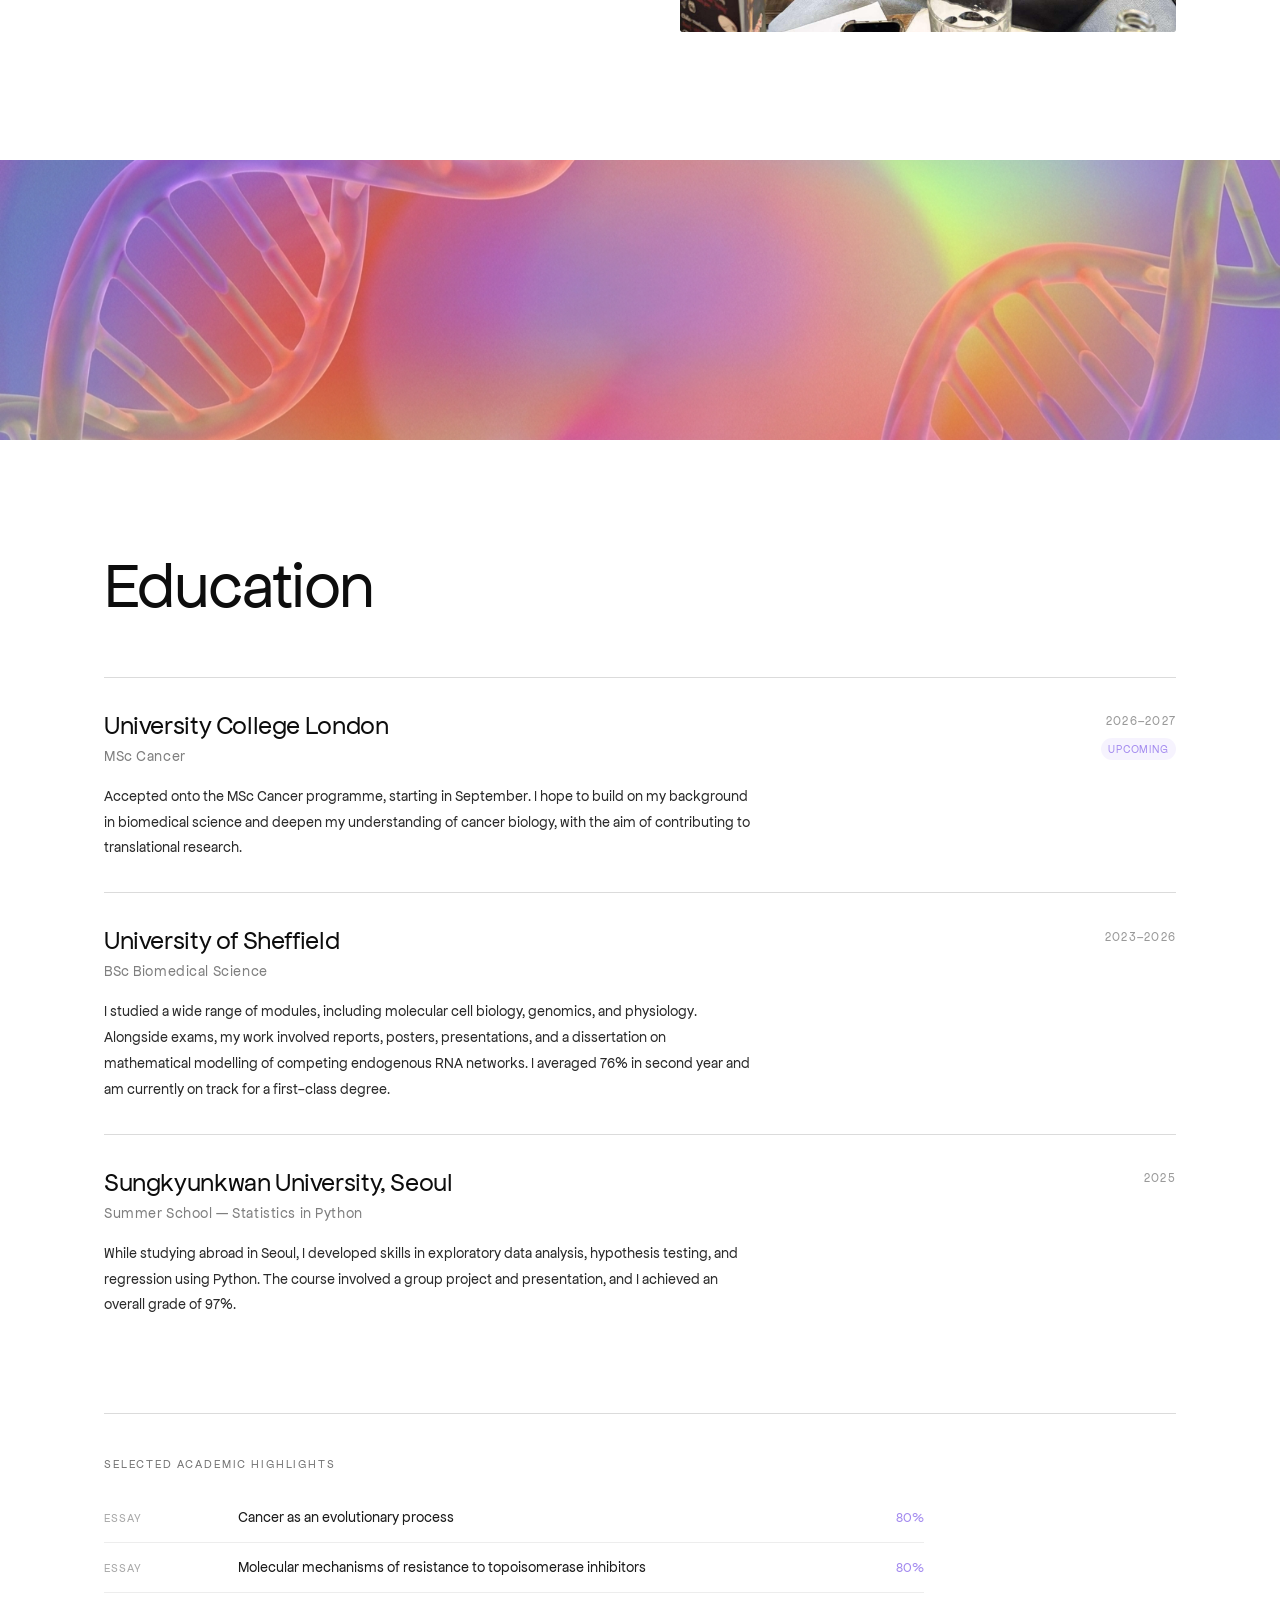
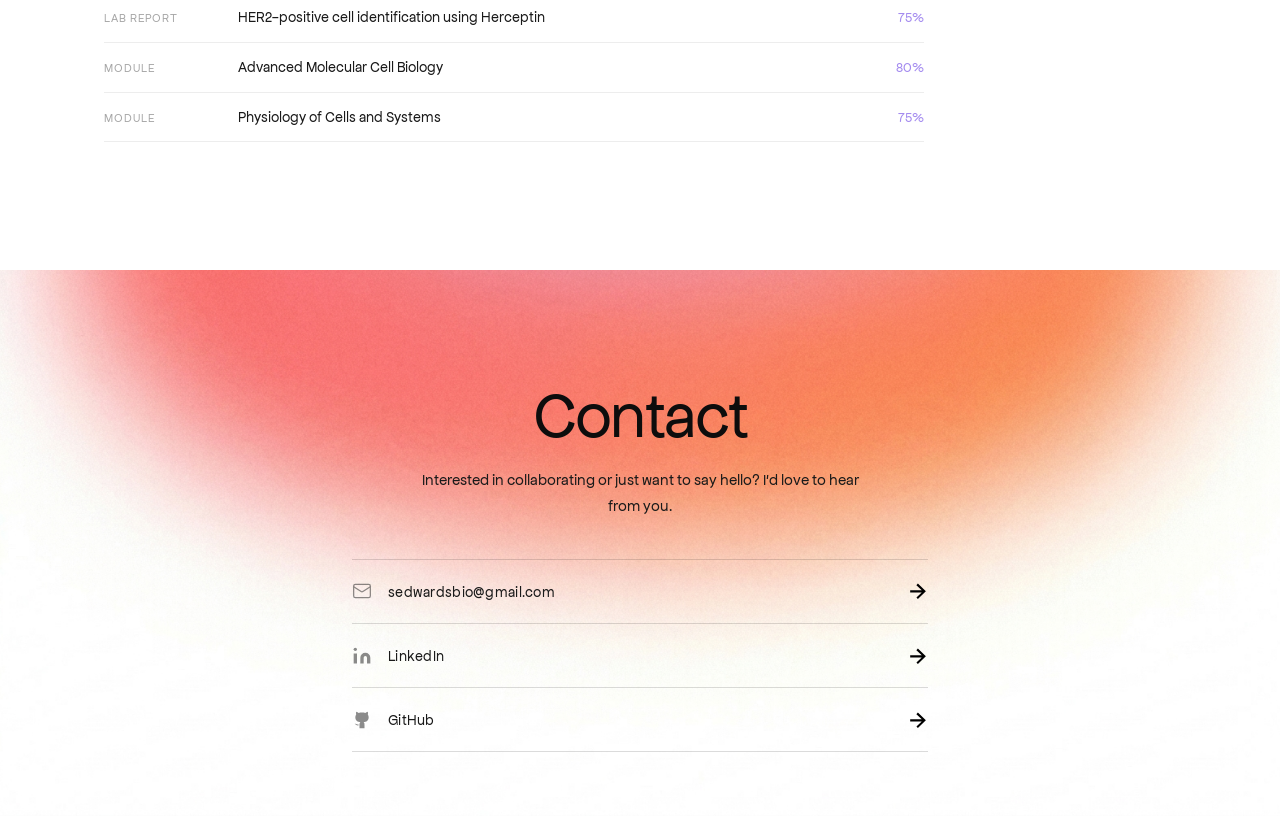
==== commit 916ef310: "Add files via upload" ====
--- a/index.html
+++ b/index.html
@@ -381,33 +381,6 @@
 
       reveals.forEach(function (el) { observer.observe(el); });
     }());
-
-    /* Active nav link — reflects the section currently in view */
-    (function () {
-      var linkFor = {
-        about:     document.querySelector('.header-nav a[href="/about"]'),
-        education: document.querySelector('.header-nav a[href="/education"]'),
-        contact:   document.querySelector('.header-nav a[href="/contact"]')
-      };
-      var sections = ['about', 'education', 'contact']
-        .map(function (id) { return document.getElementById(id); })
-        .filter(Boolean);
-      if (!sections.length) return;
-
-      function setActive(id) {
-        Object.keys(linkFor).forEach(function (key) {
-          if (linkFor[key]) linkFor[key].classList.toggle('active', key === id);
-        });
-      }
-
-      var observer = new IntersectionObserver(function (entries) {
-        entries.forEach(function (entry) {
-          if (entry.isIntersecting) setActive(entry.target.id);
-        });
-      }, { rootMargin: '-45% 0px -55% 0px' });
-
-      sections.forEach(function (s) { observer.observe(s); });
-    }());
   </script>
 
 </body>
--- a/styles.css
+++ b/styles.css
@@ -190,13 +190,8 @@
 }
 
 .header-nav a:hover::after,
-.header-nav a:focus-visible::after,
-.header-nav a.active::after {
+.header-nav a:focus-visible::after {
   transform: scaleX(1);
-}
-
-.header-nav a.active {
-  color: var(--color-white);
 }
 
 .header-nav a:focus-visible {
@@ -579,6 +574,8 @@
 /* Image column */
 .about-image-wrap {
   position: relative;
+  overflow: hidden;
+  border-radius: 2px;
 }
 
 .about-image {
@@ -587,6 +584,19 @@
   aspect-ratio: 4 / 5;
   object-fit: cover;
   border-radius: 2px;
+  /* Wipes up into view when scrolled to, then a slow zoom on hover. */
+  clip-path: inset(100% 0 0 0);
+  transition:
+    clip-path 0.9s var(--ease-out),
+    transform 0.7s var(--ease-out);
+}
+
+.about-image-wrap.revealed .about-image {
+  clip-path: inset(0 0 0 0);
+}
+
+.about-image-wrap:hover .about-image {
+  transform: scale(1.05);
 }
 
 .about-image-placeholder {
